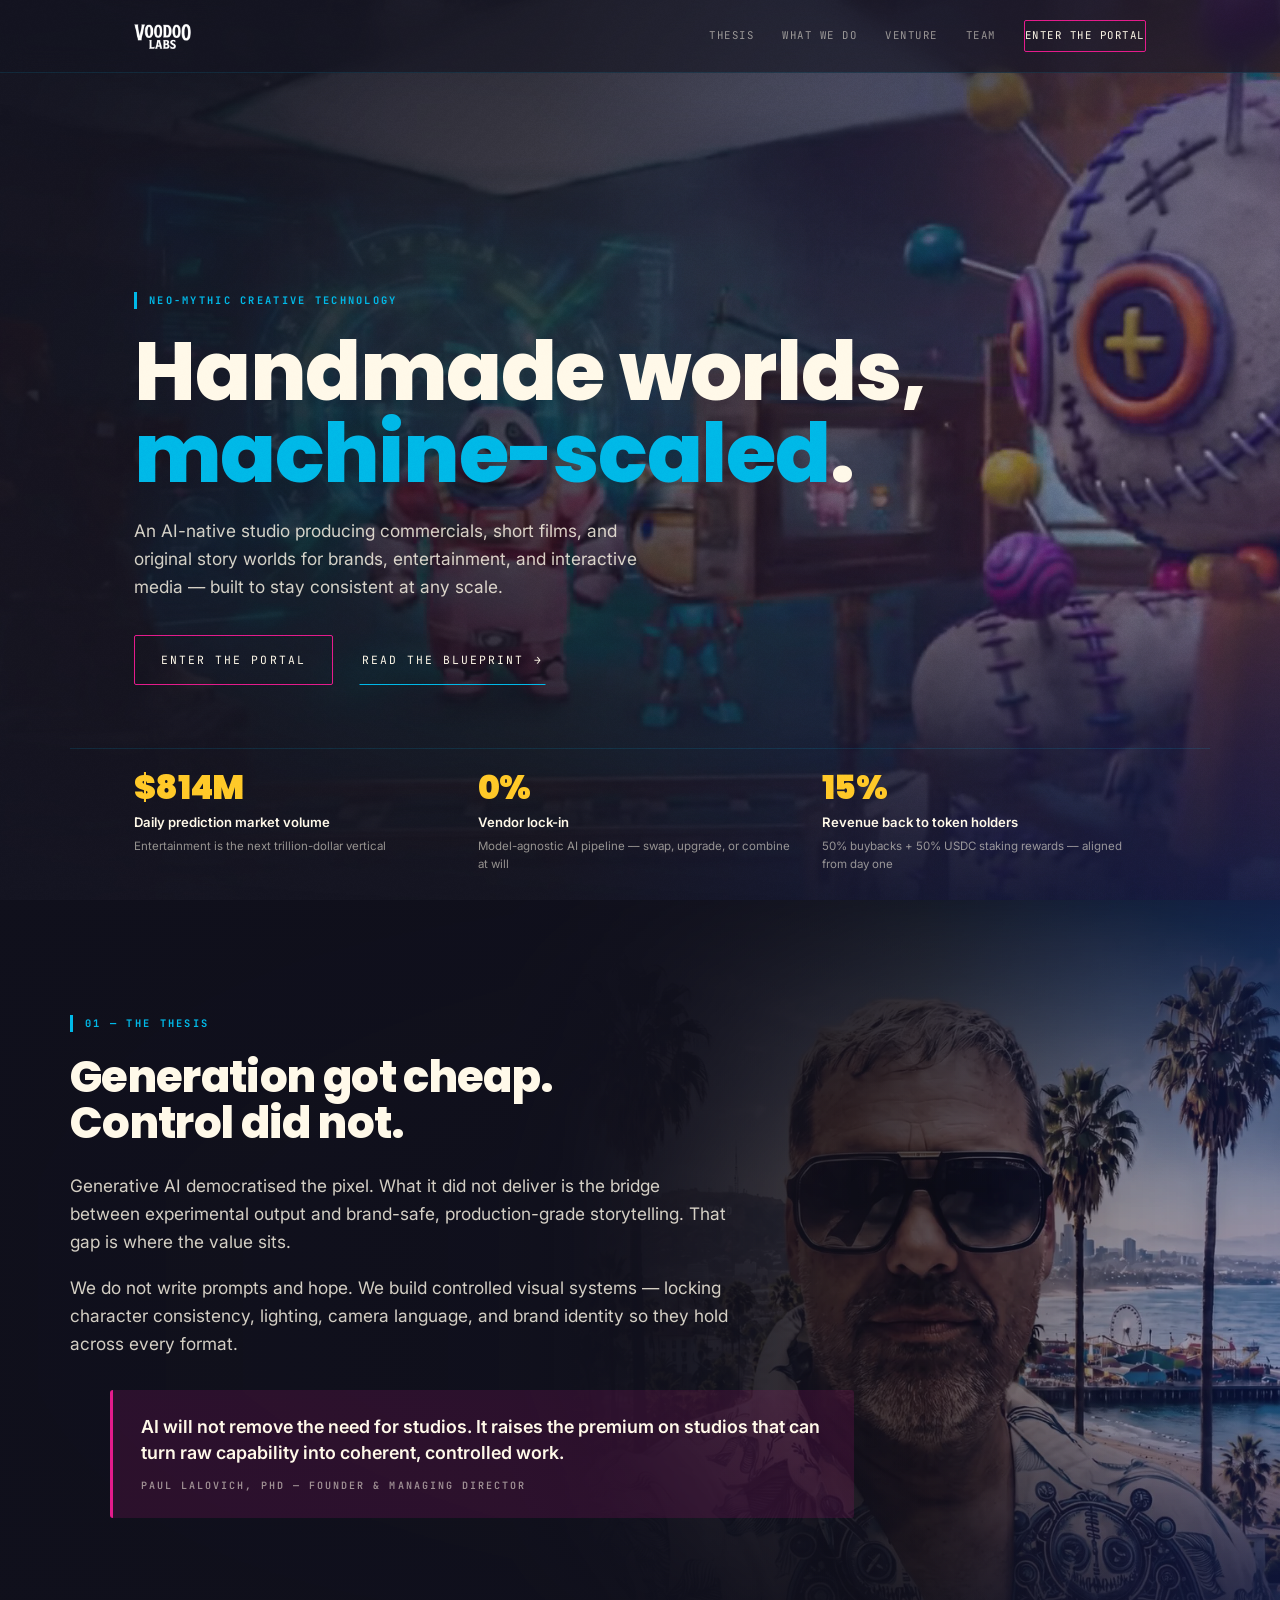
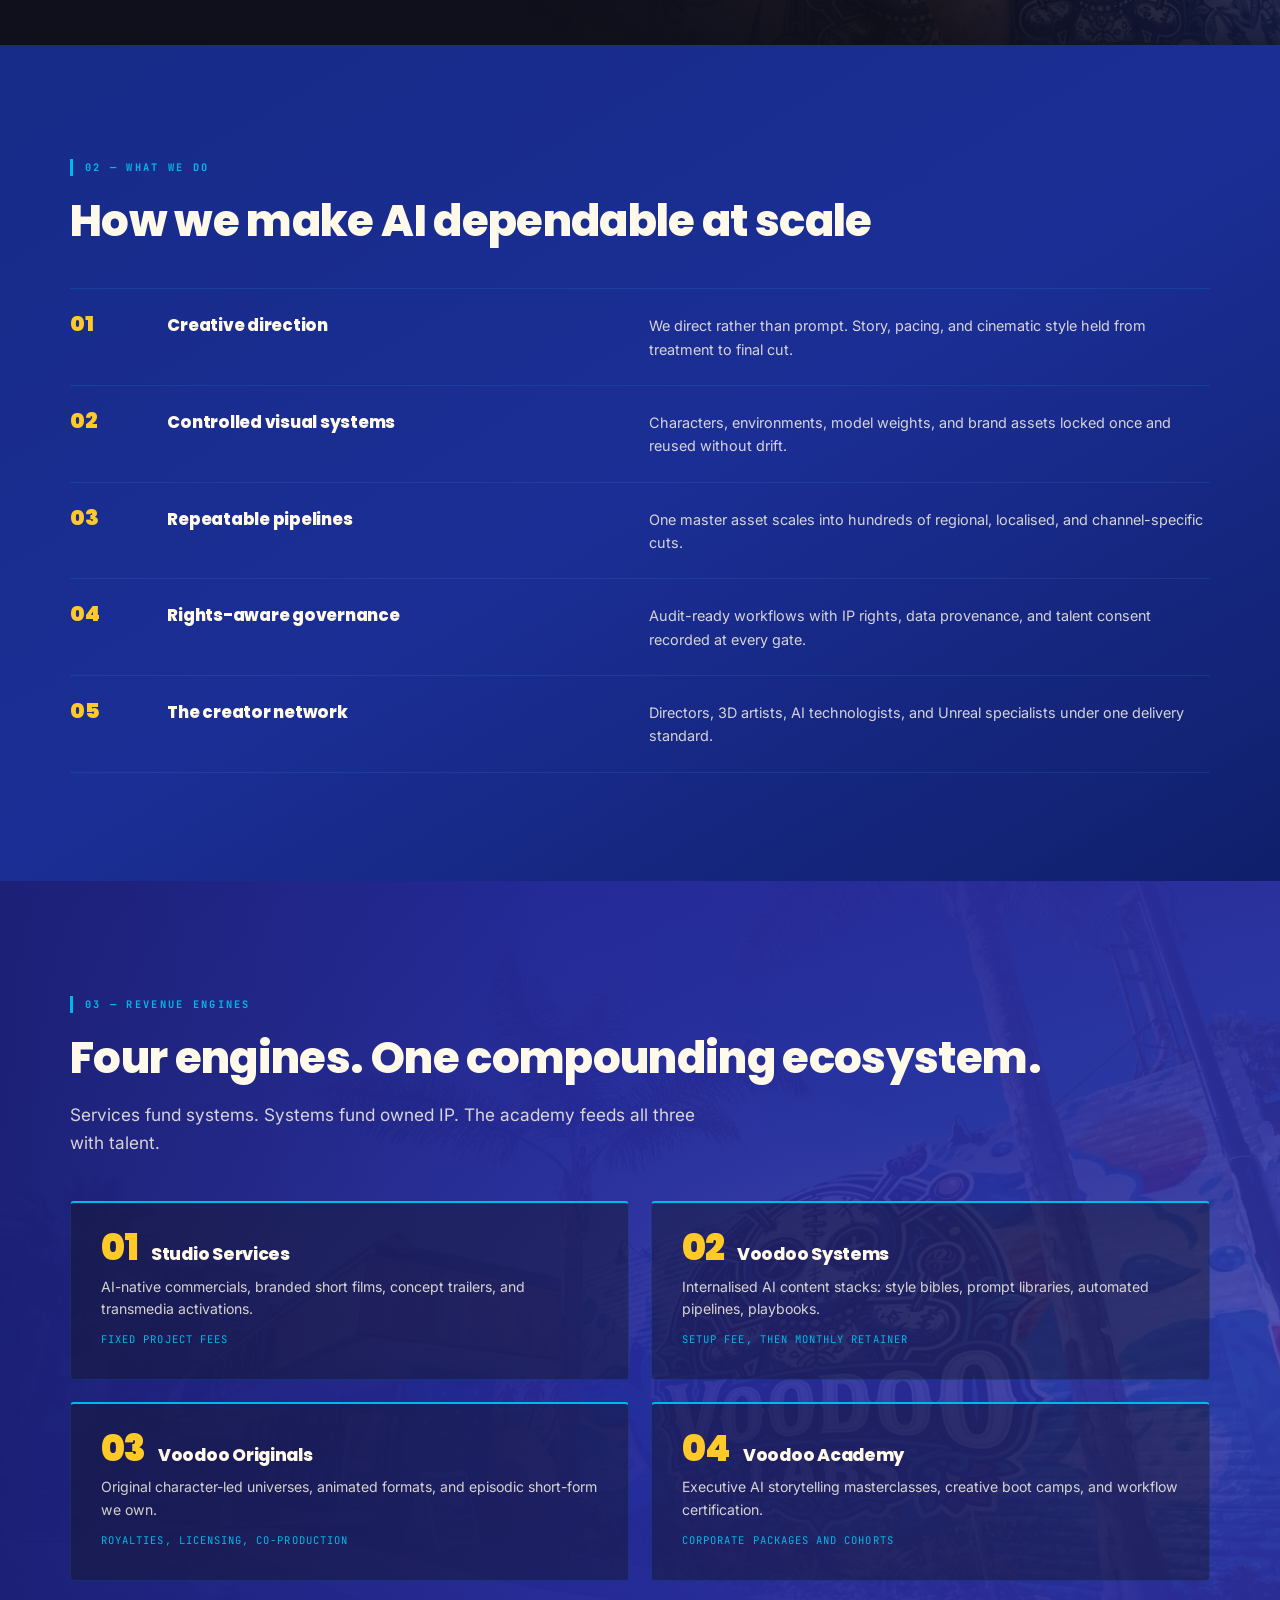
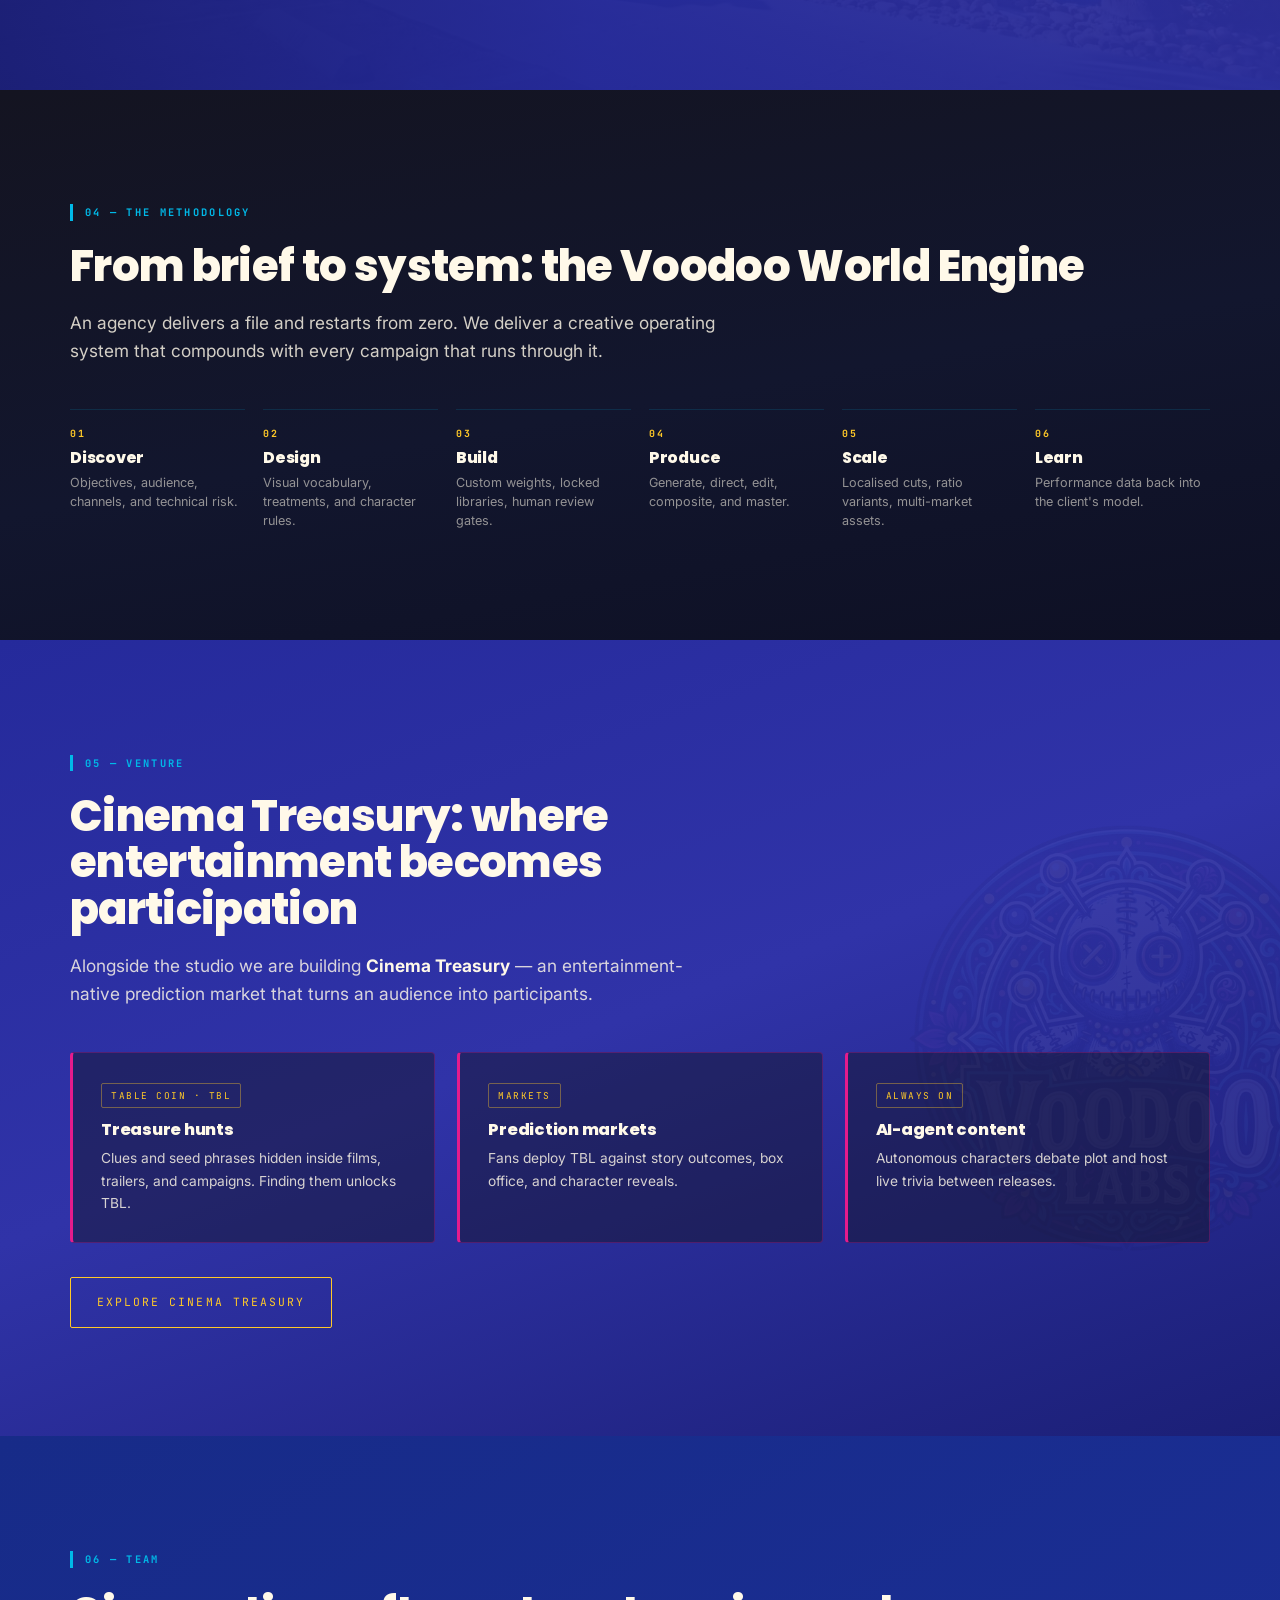
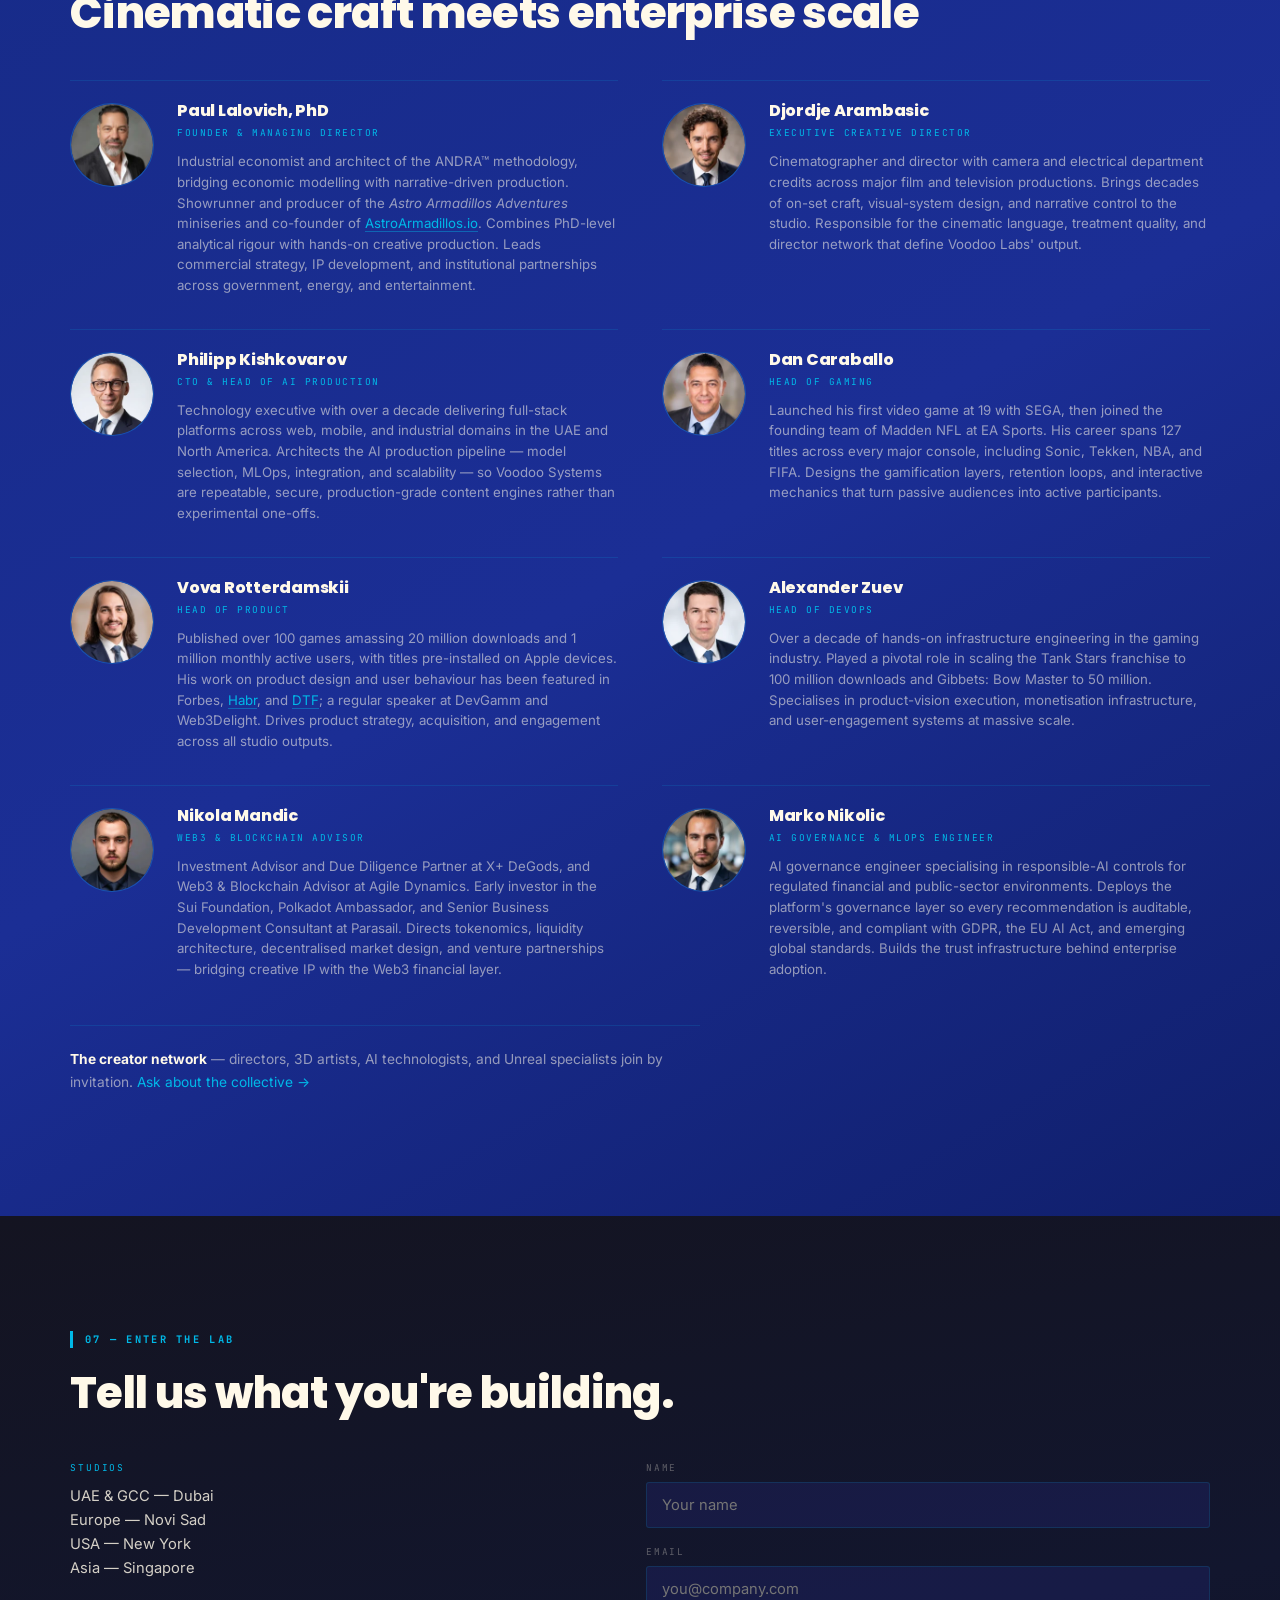
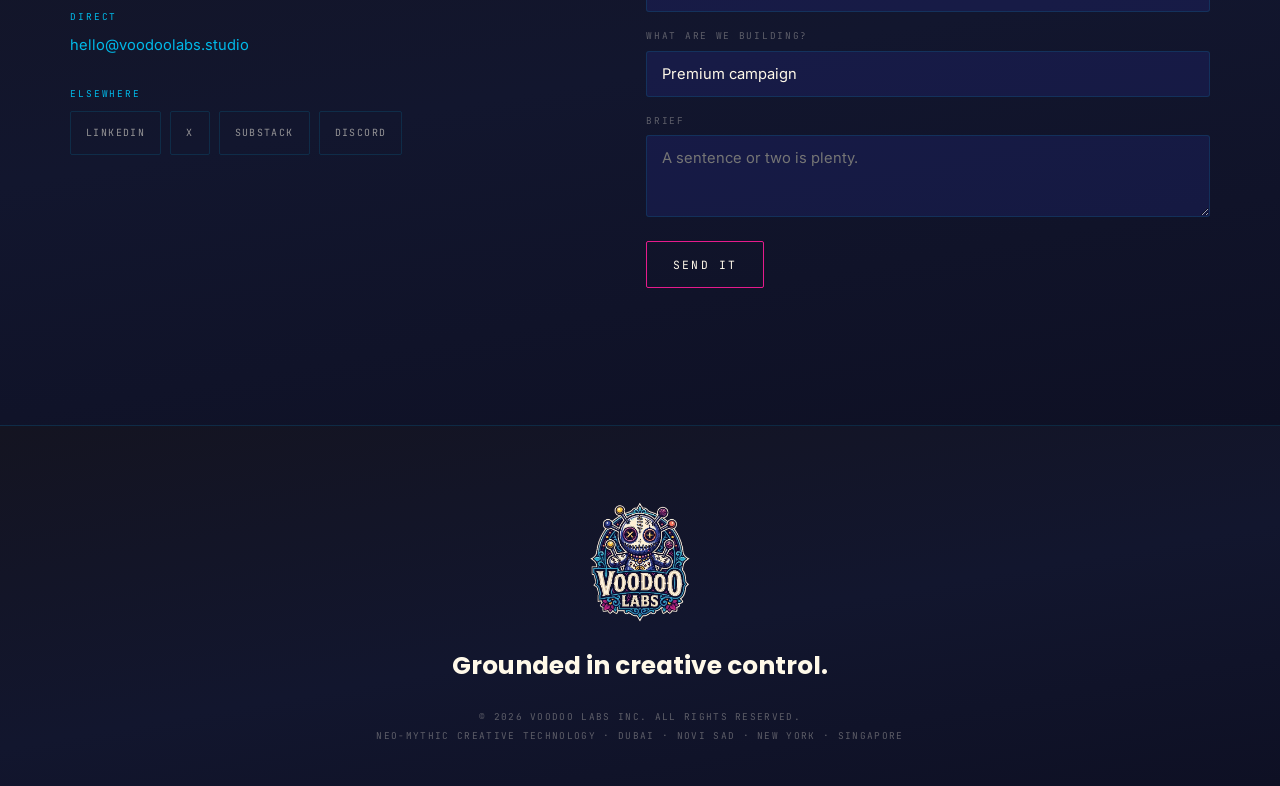
==== index.html @ f120f7cb "Initial commit: modularize voodoo-labs.html into index/style/script The site previously existed as a" ====
<!DOCTYPE html>
<html lang="en">
<head>
<meta charset="utf-8">
<meta name="viewport" content="width=device-width, initial-scale=1">
<title>Voodoo Labs — AI-Native Creative Studio | Handmade Worlds, Machine-Scaled</title>
<meta name="description" content="AI-native creative studio producing commercials, short films, and original story worlds for brands, entertainment, and interactive media — consistent at any scale.">
<link rel="canonical" href="https://voodoolabs.studio/">
<link rel="icon" href="favicon.ico" sizes="16x16 32x32 48x48">
<link rel="apple-touch-icon" href="apple-touch-icon.png">
<meta name="robots" content="index, follow, max-image-preview:large, max-snippet:-1">
<meta name="theme-color" content="#141421">
<meta name="color-scheme" content="dark">
<meta name="author" content="Voodoo Labs Inc.">

<meta property="og:type" content="website">
<meta property="og:site_name" content="Voodoo Labs">
<meta property="og:url" content="https://voodoolabs.studio/">
<meta property="og:title" content="Voodoo Labs — Handmade Worlds, Machine-Scaled">
<meta property="og:description" content="An AI-native creative studio producing commercials, short films, and original story worlds for brands, entertainment, and interactive media.">
<meta property="og:image" content="https://voodoolabs.studio/og-image.jpg">
<meta property="og:image:width" content="1200">
<meta property="og:image:height" content="630">
<meta property="og:image:alt" content="Voodoo Labs emblem — a pin-doll badge framed by folk-art linework.">
<meta property="og:locale" content="en_GB">

<meta name="twitter:card" content="summary_large_image">
<meta name="twitter:title" content="Voodoo Labs — Handmade Worlds, Machine-Scaled">
<meta name="twitter:description" content="An AI-native creative studio producing commercials, short films, and original story worlds for brands, entertainment, and interactive media.">
<meta name="twitter:image" content="https://voodoolabs.studio/og-image.jpg">

<link rel="preconnect" href="https://fonts.googleapis.com">
<link rel="preconnect" href="https://fonts.gstatic.com" crossorigin>
<link href="https://fonts.googleapis.com/css2?family=Poppins:wght@600;700;800;900&family=Inter:wght@400;500;600&family=JetBrains+Mono:wght@400;700&display=swap" rel="stylesheet">
<link rel="stylesheet" href="style.css">
<script type="application/ld+json">
{
  "@context":"https://schema.org",
  "@graph":[
    {
      "@type":["Organization","ProfessionalService"],
      "@id":"https://voodoolabs.studio/#org",
      "name":"Voodoo Labs",
      "legalName":"Voodoo Labs Inc.",
      "url":"https://voodoolabs.studio/",
      "logo":"https://voodoolabs.studio/og-image.jpg",
      "image":"https://voodoolabs.studio/og-image.jpg",
      "slogan":"Handmade worlds, machine-scaled.",
      "description":"An AI-native creative studio producing commercials, short films, and original story worlds for brands, entertainment, and interactive media.",
      "email":"hello@voodoolabs.studio",
      "areaServed":["AE","RS","US","SG"],
      "knowsAbout":["Generative AI production","AI-native advertising","Virtual production","Story world design","Transmedia IP","Prediction markets"],
      "location":[
        {"@type":"Place","name":"UAE & GCC Hub","address":{"@type":"PostalAddress","addressLocality":"Dubai","addressCountry":"AE"}},
        {"@type":"Place","name":"Europe Hub","address":{"@type":"PostalAddress","addressLocality":"Novi Sad","addressCountry":"RS"}},
        {"@type":"Place","name":"USA Hub","address":{"@type":"PostalAddress","addressLocality":"New York","addressCountry":"US"}},
        {"@type":"Place","name":"Asia Hub","address":{"@type":"PostalAddress","addressLocality":"Singapore","addressCountry":"SG"}}
      ],
      "founder":{"@type":"Person","name":"Paul Lalovich","honorificSuffix":"PhD","jobTitle":"Founder & Managing Director"},
      "employee":[
        {"@type":"Person","name":"Djordje Arambasic","jobTitle":"Executive Creative Director"},
        {"@type":"Person","name":"Philipp Kishkovarov","jobTitle":"CTO & Head of AI Production"},
        {"@type":"Person","name":"Dan Caraballo","jobTitle":"Head of Gaming"},
        {"@type":"Person","name":"Vova Rotterdamskii","jobTitle":"Head of Product"},
        {"@type":"Person","name":"Alexander Zuev","jobTitle":"Head of DevOps"},
        {"@type":"Person","name":"Nikola Mandic","jobTitle":"Web3 & Blockchain Advisor"},
        {"@type":"Person","name":"Marko Nikolic","jobTitle":"AI Governance & MLOps Engineer"}
      ],
      "hasOfferCatalog":{
        "@type":"OfferCatalog","name":"Revenue engines",
        "itemListElement":[
          {"@type":"Offer","itemOffered":{"@type":"Service","name":"Studio Services","description":"AI-native commercials, branded short films, concept trailers, and transmedia activations."}},
          {"@type":"Offer","itemOffered":{"@type":"Service","name":"Voodoo Systems","description":"Internalised AI content stacks: style bibles, prompt libraries, automated pipelines, and playbooks."}},
          {"@type":"Offer","itemOffered":{"@type":"Service","name":"Voodoo Originals","description":"Original character-led universes, animated formats, and episodic short-form."}},
          {"@type":"Offer","itemOffered":{"@type":"Service","name":"Voodoo Academy","description":"Executive AI storytelling masterclasses, creative boot camps, and workflow certification."}}
        ]
      }
    },
    {
      "@type":"WebSite",
      "@id":"https://voodoolabs.studio/#website",
      "url":"https://voodoolabs.studio/",
      "name":"Voodoo Labs",
      "publisher":{"@id":"https://voodoolabs.studio/#org"},
      "inLanguage":"en-GB"
    }
  ]
}
</script>
</head>
<body>
<a class="skip" href="#thesis">Skip to content</a>
<div class="grain"></div>

<header class="nav" id="nav">
  <div class="nav-in">
    <a href="#top" class="nav-logo" aria-label="Voodoo Labs home"><img src="assets/logo-nav.webp" alt="Voodoo Labs"></a>
    <button class="burger" id="burger" aria-label="Menu" aria-expanded="false" aria-controls="navlinks">
      <span></span><span></span><span></span>
    </button>
    <nav class="nav-links" id="navlinks">
      <a href="#thesis">Thesis</a>
      <a href="#work">What we do</a>
      <a href="#venture">Venture</a>
      <a href="#team">Team</a>
      <a href="#connect" class="nav-cta">Enter the portal</a>
    </nav>
  </div>
</header>

<!-- HERO -->
<section class="hero" id="top">
  <div class="hero-media">
    <video id="heroVid" autoplay muted loop playsinline preload="auto"
           poster="assets/hero-poster.webp" aria-label="Voodoo Labs showreel">
      <source src="voodoo-hero.webm" type="video/webm">
      <source src="voodoo-hero.mp4" type="video/mp4">
    </video>
  </div>
  <div class="hero-scrim"></div>

  <div class="hero-in">
    <div class="marker rv">Neo-Mythic Creative Technology</div>
    <h1 class="h-hero rv"><span class="sr-only">Voodoo Labs — an AI-native creative studio. </span>Handmade worlds, <span class="accent">machine-scaled</span>.</h1>
    <p class="lede rv">An AI-native studio producing commercials, short films, and original story worlds for brands, entertainment, and interactive media — built to stay consistent at any scale.</p>
    <div class="hero-cta rv">
      <a href="#connect" class="btn btn-1">Enter the portal</a>
      <a href="#thesis" class="btn btn-2">Read the blueprint →</a>
    </div>
  </div>

  <div class="hero-stats">
    <div class="rv"><div class="stat-num" data-count="814" data-prefix="$" data-suffix="M">$0M</div>
      <div class="stat-label">Daily prediction market volume</div>
      <div class="stat-note">Entertainment is the next trillion-dollar vertical</div></div>
    <div class="rv"><div class="stat-num">0%</div>
      <div class="stat-label">Vendor lock-in</div>
      <div class="stat-note">Model-agnostic AI pipeline — swap, upgrade, or combine at will</div></div>
    <div class="rv"><div class="stat-num" data-count="15" data-suffix="%">0%</div>
      <div class="stat-label">Revenue back to token holders</div>
      <div class="stat-note">50% buybacks + 50% USDC staking rewards — aligned from day one</div></div>
  </div>
</section>

<!-- THESIS -->
<section class="g-ink thesis" id="thesis">
  <div class="thesis-bg" aria-hidden="true"></div>
  <div class="thesis-scrim" aria-hidden="true"></div>
  <div class="wrap">
    <div class="marker rv">01 — The thesis</div>
    <h2 class="h-sec rv">Generation got cheap.<br>Control did not.</h2>
    <p class="lede rv" style="margin-top:26px">Generative AI democratised the pixel. What it did not deliver is the bridge between experimental output and brand-safe, production-grade storytelling. That gap is where the value sits.</p>
    <p class="lede rv">We do not write prompts and hope. We build controlled visual systems — locking character consistency, lighting, camera language, and brand identity so they hold across every format.</p>
    <blockquote class="pullquote rv" style="max-width:62ch">AI will not remove the need for studios. It raises the premium on studios that can turn raw capability into coherent, controlled work.
      <cite>Paul Lalovich, PhD — Founder &amp; Managing Director</cite></blockquote>
  </div>
</section>

<!-- WHAT WE DO -->
<section class="g-cobalt" id="work">
  <div class="wrap">
    <div class="marker rv">02 — What we do</div>
    <h2 class="h-sec rv">How we make AI dependable at scale</h2>
    <div class="caps">
      <div class="cap rv"><div class="cap-n">01</div><h3>Creative direction</h3>
        <p>We direct rather than prompt. Story, pacing, and cinematic style held from treatment to final cut.</p></div>
      <div class="cap rv"><div class="cap-n">02</div><h3>Controlled visual systems</h3>
        <p>Characters, environments, model weights, and brand assets locked once and reused without drift.</p></div>
      <div class="cap rv"><div class="cap-n">03</div><h3>Repeatable pipelines</h3>
        <p>One master asset scales into hundreds of regional, localised, and channel-specific cuts.</p></div>
      <div class="cap rv"><div class="cap-n">04</div><h3>Rights-aware governance</h3>
        <p>Audit-ready workflows with IP rights, data provenance, and talent consent recorded at every gate.</p></div>
      <div class="cap rv"><div class="cap-n">05</div><h3>The creator network</h3>
        <p>Directors, 3D artists, AI technologists, and Unreal specialists under one delivery standard.</p></div>
    </div>
  </div>
</section>

<!-- ENGINES -->
<section class="engines-sec" id="engines">
  <div class="engines-bg" aria-hidden="true"></div>
  <div class="engines-scrim" aria-hidden="true"></div>
  <div class="wrap">
    <div class="marker rv">03 — Revenue engines</div>
    <h2 class="h-sec rv">Four engines. One compounding ecosystem.</h2>
    <p class="lede rv" style="margin-top:20px">Services fund systems. Systems fund owned IP. The academy feeds all three with talent.</p>
    <div class="engines">
      <article class="eng rv"><div class="eng-head"><span class="eng-n">01</span><h3>Studio Services</h3></div>
        <p>AI-native commercials, branded short films, concept trailers, and transmedia activations.</p>
        <p class="model">Fixed project fees</p></article>
      <article class="eng rv"><div class="eng-head"><span class="eng-n">02</span><h3>Voodoo Systems</h3></div>
        <p>Internalised AI content stacks: style bibles, prompt libraries, automated pipelines, playbooks.</p>
        <p class="model">Setup fee, then monthly retainer</p></article>
      <article class="eng rv"><div class="eng-head"><span class="eng-n">03</span><h3>Voodoo Originals</h3></div>
        <p>Original character-led universes, animated formats, and episodic short-form we own.</p>
        <p class="model">Royalties, licensing, co-production</p></article>
      <article class="eng rv"><div class="eng-head"><span class="eng-n">04</span><h3>Voodoo Academy</h3></div>
        <p>Executive AI storytelling masterclasses, creative boot camps, and workflow certification.</p>
        <p class="model">Corporate packages and cohorts</p></article>
    </div>
  </div>
</section>

<!-- WORLD ENGINE -->
<section class="g-ink" id="engine">
  <div class="wrap">
    <div class="marker rv">04 — The methodology</div>
    <h2 class="h-sec rv">From brief to system: the Voodoo World Engine</h2>
    <p class="lede rv" style="margin-top:20px">An agency delivers a file and restarts from zero. We deliver a creative operating system that compounds with every campaign that runs through it.</p>
    <div class="stages">
      <div class="stage rv"><div class="stage-n">01</div><h3>Discover</h3><p>Objectives, audience, channels, and technical risk.</p></div>
      <div class="stage rv"><div class="stage-n">02</div><h3>Design</h3><p>Visual vocabulary, treatments, and character rules.</p></div>
      <div class="stage rv"><div class="stage-n">03</div><h3>Build</h3><p>Custom weights, locked libraries, human review gates.</p></div>
      <div class="stage rv"><div class="stage-n">04</div><h3>Produce</h3><p>Generate, direct, edit, composite, and master.</p></div>
      <div class="stage rv"><div class="stage-n">05</div><h3>Scale</h3><p>Localised cuts, ratio variants, multi-market assets.</p></div>
      <div class="stage rv"><div class="stage-n">06</div><h3>Learn</h3><p>Performance data back into the client's model.</p></div>
    </div>
  </div>
</section>

<!-- VENTURE -->
<section class="g-indigo" id="venture">
  <img class="venture-mark" src="assets/venture-mark.webp" alt="" aria-hidden="true">
  <div class="wrap">
    <div class="marker rv">05 — Venture</div>
    <h2 class="h-sec rv" style="max-width:20ch">Cinema Treasury: where entertainment becomes participation</h2>
    <p class="lede rv" style="margin-top:20px">Alongside the studio we are building <strong style="color:var(--ivory)">Cinema Treasury</strong> — an entertainment-native prediction market that turns an audience into participants.</p>
    <div class="loop">
      <article class="loop-card rv"><span class="token">Table Coin · TBL</span>
        <h3>Treasure hunts</h3>
        <p>Clues and seed phrases hidden inside films, trailers, and campaigns. Finding them unlocks TBL.</p></article>
      <article class="loop-card rv"><span class="token">Markets</span>
        <h3>Prediction markets</h3>
        <p>Fans deploy TBL against story outcomes, box office, and character reveals.</p></article>
      <article class="loop-card rv"><span class="token">Always on</span>
        <h3>AI-agent content</h3>
        <p>Autonomous characters debate plot and host live trivia between releases.</p></article>
    </div>
    <div class="hero-cta rv" style="margin-bottom:0"><a href="#connect" class="btn btn-3">Explore Cinema Treasury</a></div>
  </div>
</section>

<!-- TEAM -->
<section class="g-cobalt" id="team">
  <div class="wrap">
    <div class="marker rv">06 — Team</div>
    <h2 class="h-sec rv">Cinematic craft meets enterprise scale</h2>
    <div class="team">
      <article class="person rv">
        <img class="person-photo" loading="lazy" decoding="async" width="176" height="176" src="assets/team/paul-lalovich.webp" alt="Paul Lalovich, PhD">
        <div><h3>Paul Lalovich, PhD</h3><div class="role">Founder &amp; Managing Director</div><p>Industrial economist and architect of the ANDRA™ methodology, bridging economic modelling with narrative-driven production. Showrunner and producer of the <em>Astro Armadillos Adventures</em> miniseries and co-founder of <a href="https://AstroArmadillos.io">AstroArmadillos.io</a>. Combines PhD-level analytical rigour with hands-on creative production. Leads commercial strategy, IP development, and institutional partnerships across government, energy, and entertainment.</p></div>
      </article>
      <article class="person rv">
        <img class="person-photo" loading="lazy" decoding="async" width="176" height="176" src="assets/team/djordje-arambasic.webp" alt="Djordje Arambasic">
        <div><h3>Djordje Arambasic</h3><div class="role">Executive Creative Director</div><p>Cinematographer and director with camera and electrical department credits across major film and television productions. Brings decades of on-set craft, visual-system design, and narrative control to the studio. Responsible for the cinematic language, treatment quality, and director network that define Voodoo Labs' output.</p></div>
      </article>
      <article class="person rv">
        <img class="person-photo" loading="lazy" decoding="async" width="176" height="176" src="assets/team/philipp-kishkovarov.webp" alt="Philipp Kishkovarov">
        <div><h3>Philipp Kishkovarov</h3><div class="role">CTO &amp; Head of AI Production</div><p>Technology executive with over a decade delivering full-stack platforms across web, mobile, and industrial domains in the UAE and North America. Architects the AI production pipeline — model selection, MLOps, integration, and scalability — so Voodoo Systems are repeatable, secure, production-grade content engines rather than experimental one-offs.</p></div>
      </article>
      <article class="person rv">
        <img class="person-photo" loading="lazy" decoding="async" width="176" height="176" src="assets/team/dan-caraballo.webp" alt="Dan Caraballo">
        <div><h3>Dan Caraballo</h3><div class="role">Head of Gaming</div><p>Launched his first video game at 19 with SEGA, then joined the founding team of Madden NFL at EA Sports. His career spans 127 titles across every major console, including Sonic, Tekken, NBA, and FIFA. Designs the gamification layers, retention loops, and interactive mechanics that turn passive audiences into active participants.</p></div>
      </article>
      <article class="person rv">
        <img class="person-photo" loading="lazy" decoding="async" width="176" height="176" src="assets/team/vova-rotterdamskii.webp" alt="Vova Rotterdamskii">
        <div><h3>Vova Rotterdamskii</h3><div class="role">Head of Product</div><p>Published over 100 games amassing 20 million downloads and 1 million monthly active users, with titles pre-installed on Apple devices. His work on product design and user behaviour has been featured in Forbes, <a href="https://Habr.com">Habr</a>, and <a href="https://DTF.ru">DTF</a>; a regular speaker at DevGamm and Web3Delight. Drives product strategy, acquisition, and engagement across all studio outputs.</p></div>
      </article>
      <article class="person rv">
        <img class="person-photo" loading="lazy" decoding="async" width="176" height="176" src="assets/team/alexander-zuev.webp" alt="Alexander Zuev">
        <div><h3>Alexander Zuev</h3><div class="role">Head of DevOps</div><p>Over a decade of hands-on infrastructure engineering in the gaming industry. Played a pivotal role in scaling the Tank Stars franchise to 100 million downloads and Gibbets: Bow Master to 50 million. Specialises in product-vision execution, monetisation infrastructure, and user-engagement systems at massive scale.</p></div>
      </article>
      <article class="person rv">
        <img class="person-photo" loading="lazy" decoding="async" width="176" height="176" src="assets/team/nikola-mandic.webp" alt="Nikola Mandic">
        <div><h3>Nikola Mandic</h3><div class="role">Web3 &amp; Blockchain Advisor</div><p>Investment Advisor and Due Diligence Partner at X+ DeGods, and Web3 &amp; Blockchain Advisor at Agile Dynamics. Early investor in the Sui Foundation, Polkadot Ambassador, and Senior Business Development Consultant at Parasail. Directs tokenomics, liquidity architecture, decentralised market design, and venture partnerships — bridging creative IP with the Web3 financial layer.</p></div>
      </article>
      <article class="person rv">
        <img class="person-photo" loading="lazy" decoding="async" width="176" height="176" src="assets/team/marko-nikolic.webp" alt="Marko Nikolic">
        <div><h3>Marko Nikolic</h3><div class="role">AI Governance &amp; MLOps Engineer</div><p>AI governance engineer specialising in responsible-AI controls for regulated financial and public-sector environments. Deploys the platform's governance layer so every recommendation is auditable, reversible, and compliant with GDPR, the EU AI Act, and emerging global standards. Builds the trust infrastructure behind enterprise adoption.</p></div>
      </article>
    </div>
    <p class="collective rv"><strong style="color:var(--ivory)">The creator network</strong> — directors, 3D artists, AI technologists, and Unreal specialists join by invitation. <a href="#connect">Ask about the collective →</a></p>
    </div>
  </div>
</section>

<!-- CONNECT -->
<section class="g-ink" id="connect">
  <div class="wrap">
    <div class="marker rv">07 — Enter the lab</div>
    <h2 class="h-sec rv">Tell us what you're building.</h2>
    <div class="contact-grid">
      <div class="rv">
        <div class="meta-block"><div class="meta-h">Studios</div>
          <p>UAE &amp; GCC — Dubai<br>Europe — Novi Sad<br>USA — New York<br>Asia — Singapore</p></div>
        <div class="meta-block"><div class="meta-h">Direct</div>
          <p><a href="mailto:hello@voodoolabs.studio">hello@voodoolabs.studio</a></p></div>
        <div class="meta-block"><div class="meta-h">Elsewhere</div>
          <div class="socials"><a href="#connect">LinkedIn</a><a href="#connect">X</a>
            <a href="#connect">Substack</a><a href="#connect">Discord</a></div></div>
      </div>
      <div class="rv">
        <div class="field"><label for="f-name">Name</label><input id="f-name" type="text" autocomplete="name" placeholder="Your name"></div>
        <div class="field"><label for="f-email">Email</label><input id="f-email" type="email" autocomplete="email" placeholder="you@company.com"></div>
        <div class="field"><label for="f-what">What are we building?</label>
          <select id="f-what">
            <option>Premium campaign</option><option>Custom AI production system</option>
            <option>Talent training</option><option>Venture investment</option><option>Something else</option>
          </select></div>
        <div class="field"><label for="f-msg">Brief</label><textarea id="f-msg" rows="3" placeholder="A sentence or two is plenty."></textarea></div>
        <button class="btn btn-1" id="send" type="button">Send it</button>
        <div class="formnote" id="formnote" role="status" aria-live="polite"></div>
      </div>
    </div>
  </div>
</section>

<footer class="foot g-ink">
  <img src="assets/logo-footer.webp" alt="Voodoo Labs">
  <div class="foot-line">Grounded in creative control.</div>
  <div class="foot-legal">© 2026 Voodoo Labs Inc. All rights reserved.<br>
    Neo-Mythic Creative Technology · Dubai · Novi Sad · New York · Singapore</div>
</footer>

<button class="totop" id="totop" type="button" aria-label="Back to top">
  <svg viewBox="0 0 24 24" fill="none" stroke="currentColor" stroke-width="2"
       stroke-linecap="round" stroke-linejoin="round" aria-hidden="true">
    <path d="M12 19V5M5 12l7-7 7 7"/>
  </svg>
</button>

<script src="script.js" defer></script>
</body>
</html>
---- style.css ----
:root{
  --ink:#141421; --cobalt:#172B88; --indigo:#3033A8; --ivory:#FFF9E9;
  --turquoise:#00B9E8; --fuchsia:#E51B8C; --gold:#FFC928; --coral:#FF6C45;
  --body:rgba(255,249,233,.82); --muted:rgba(255,249,233,.55); --faint:rgba(255,249,233,.32);
  --line:rgba(0,185,232,.28); --line-soft:rgba(0,185,232,.14);
  --f-head:'Poppins','Arial Black',system-ui,sans-serif;
  --f-body:'Inter',Helvetica,Arial,sans-serif;
  --f-mono:'JetBrains Mono',ui-monospace,Menlo,monospace;
  --gut:clamp(22px,5vw,76px); --maxw:1140px;
}
*,*::before,*::after{box-sizing:border-box}
html{scroll-behavior:smooth;-webkit-text-size-adjust:100%;scroll-padding-top:78px}
body{margin:0;background:var(--ink);color:var(--body);font-family:var(--f-body);
  font-size:clamp(16px,1.05vw,16.5px);line-height:1.62;-webkit-font-smoothing:antialiased;
  overflow-x:hidden;overflow-wrap:break-word;-webkit-tap-highlight-color:rgba(0,185,232,.18)}
img,video{max-width:100%;display:block}
a{color:var(--turquoise);text-decoration:none}
::selection{background:var(--fuchsia);color:var(--ivory)}
.sr-only{position:absolute;width:1px;height:1px;padding:0;margin:-1px;overflow:hidden;
  clip:rect(0,0,0,0);white-space:nowrap;border:0}
.skip{position:absolute;left:-9999px;top:0;z-index:200;background:var(--fuchsia);color:var(--ivory);
  padding:12px 18px;font-family:var(--f-mono);font-size:.7rem;letter-spacing:.14em;text-transform:uppercase}
.skip:focus{left:8px;top:8px}
:focus-visible{outline:2px solid var(--turquoise);outline-offset:3px}

.grain{position:fixed;inset:0;z-index:120;pointer-events:none;opacity:.45;
  background-image:url(assets/grain.png);background-repeat:repeat;mix-blend-mode:overlay}

h1,h2,h3{font-family:var(--f-head);color:var(--ivory);margin:0;font-weight:800;
  letter-spacing:-.015em;line-height:1.06}
.h-hero{font-size:clamp(2.5rem,6.4vw,5.4rem);line-height:1}
.h-sec{font-size:clamp(1.7rem,3.4vw,2.9rem)}
p{margin:0 0 1.05em}
.lede{font-size:clamp(1rem,1.35vw,1.16rem);max-width:60ch}
.marker{display:inline-block;border-left:3px solid var(--turquoise);padding-left:12px;
  color:var(--turquoise);font-family:var(--f-mono);font-size:.65rem;font-weight:700;
  letter-spacing:.22em;text-transform:uppercase;margin-bottom:22px}

section{position:relative;overflow:hidden;padding:clamp(72px,8.5vw,128px) var(--gut)}
.wrap{max-width:var(--maxw);margin:0 auto;position:relative;z-index:3}
.g-cobalt{background:linear-gradient(150deg,#172B88 0%,#1B2E95 52%,#101F6B 100%)}
.g-indigo{background:linear-gradient(160deg,#252A9B 0%,#3033A8 48%,#1B1F76 100%)}
.g-ink{background:linear-gradient(170deg,#141421 0%,#12162E 55%,#0E1024 100%)}

/* ---------- nav ---------- */
.nav{position:fixed;inset:0 0 auto 0;z-index:100;background:rgba(20,20,33,.62);
  backdrop-filter:blur(14px);-webkit-backdrop-filter:blur(14px);
  border-bottom:1px solid rgba(0,185,232,.12);transition:background .35s}
.nav.solid{background:rgba(20,20,33,.94)}
.nav-in{max-width:var(--maxw);margin:0 auto;padding:14px var(--gut);display:flex;
  align-items:center;gap:20px}
.nav-logo{display:flex;align-items:center;min-height:44px;flex:0 0 auto}
.nav-logo img{height:25px;width:auto}
.nav-links{display:flex;gap:28px;margin-left:auto;align-items:center}
.nav-links a{font-family:var(--f-mono);font-size:.67rem;letter-spacing:.14em;
  text-transform:uppercase;color:var(--muted);padding:6px 0;transition:color .25s}
.nav-links a:hover{color:var(--ivory)}
.nav-cta{color:var(--ivory)!important;border:1px solid var(--fuchsia);padding:9px 16px;
  border-radius:2px;transition:background .28s}
.nav-cta:hover{background:var(--fuchsia)}
.burger{display:none;margin-left:auto;background:none;border:0;cursor:pointer;padding:8px;width:40px}
.burger span{display:block;height:1.5px;background:var(--ivory);margin:5px 0;transition:.3s}
.burger.on span:nth-child(1){transform:translateY(6.5px) rotate(45deg)}
.burger.on span:nth-child(2){opacity:0}
.burger.on span:nth-child(3){transform:translateY(-6.5px) rotate(-45deg)}

/* ---------- video hero ---------- */
.hero{min-height:100svh;display:flex;flex-direction:column;justify-content:flex-end;
  padding:0;overflow:hidden;background:var(--ink)}
.hero-media{position:absolute;inset:0;z-index:0}
.hero-media video,.hero-media img{width:100%;height:100%;object-fit:cover}
.hero-scrim{position:absolute;inset:0;z-index:1;background:
  linear-gradient(90deg,rgba(20,20,33,.92) 0%,rgba(20,20,33,.74) 42%,rgba(23,43,136,.34) 100%),
  linear-gradient(0deg,rgba(20,20,33,.94) 0%,rgba(20,20,33,.10) 46%,rgba(20,20,33,.55) 100%)}
.hero-in{position:relative;z-index:3;width:100%;max-width:var(--maxw);margin:0 auto;
  padding:clamp(120px,16vh,180px) var(--gut) 0}
.hero .lede{margin-top:22px;max-width:46ch}
.hero h1 .accent{color:var(--turquoise)}
.hero-cta{display:flex;flex-wrap:wrap;gap:14px 26px;align-items:center;margin:34px 0 clamp(48px,7vh,76px)}
.btn{display:inline-flex;align-items:center;justify-content:center;gap:10px;
  font-family:var(--f-mono);font-size:.71rem;letter-spacing:.18em;text-transform:uppercase;
  padding:15px 26px;border-radius:2px;cursor:pointer;border:1px solid transparent;
  background:none;transition:all .3s ease}
.btn-1{border-color:var(--fuchsia);color:var(--ivory)}
.btn-1:hover{background:var(--fuchsia);box-shadow:0 0 28px rgba(229,27,140,.45);transform:translateY(-2px)}
.btn-2{color:var(--ivory);border-bottom:1px solid var(--turquoise);border-radius:0;padding:15px 2px}
.btn-2:hover{color:var(--turquoise);gap:16px}
.btn-3{border-color:var(--gold);color:var(--gold)}
.btn-3:hover{background:var(--gold);color:var(--ink);transform:translateY(-2px)}

.hero-stats{position:relative;z-index:3;width:100%;max-width:var(--maxw);margin:0 auto;
  padding:22px var(--gut) 26px;border-top:1px solid var(--line-soft);
  display:grid;grid-template-columns:repeat(3,1fr);gap:20px}
.stat-num{font-family:var(--f-head);font-weight:900;color:var(--gold);
  font-size:clamp(1.6rem,2.6vw,2.3rem);line-height:1;letter-spacing:-.02em}
.stat-label{color:var(--ivory);font-size:.82rem;font-weight:600;margin-top:8px}
.stat-note{color:var(--muted);font-size:.72rem;margin-top:3px}

/* ---------- shared blocks ---------- */
.pullquote{border-left:3px solid var(--fuchsia);background:rgba(157,23,111,.20);
  padding:24px 28px;border-radius:3px;color:var(--ivory);
  font-size:clamp(1.02rem,1.4vw,1.22rem);font-weight:600;line-height:1.48;margin-top:32px}
.pullquote cite{display:block;margin-top:12px;font-style:normal;font-family:var(--f-mono);
  font-size:.63rem;letter-spacing:.2em;text-transform:uppercase;color:var(--muted)}

/* thesis — founder panel, right-weighted and blended into the ground */
.thesis{background:var(--ink)}
.thesis-bg{position:absolute;top:0;right:0;bottom:0;z-index:0;width:min(58%,720px);
  background:url(assets/thesis-bg.webp) top right/cover no-repeat;
  filter:saturate(.62) contrast(1.06);opacity:.85;
  -webkit-mask-image:linear-gradient(90deg,transparent 0%,rgba(0,0,0,.45) 34%,#000 78%);
  mask-image:linear-gradient(90deg,transparent 0%,rgba(0,0,0,.45) 34%,#000 78%)}
.thesis-scrim{position:absolute;inset:0;z-index:1;background:
  linear-gradient(90deg,rgba(16,16,28,.98) 0%,rgba(16,16,28,.90) 40%,rgba(16,16,28,.42) 72%,rgba(23,43,136,.30) 100%),
  linear-gradient(0deg,rgba(16,16,28,.82) 0%,transparent 34%,transparent 62%,rgba(16,16,28,.78) 100%)}

/* engines — mural ground */
.engines-sec{background:var(--indigo)}
.engines-bg{position:absolute;inset:0;z-index:0;background:url(assets/engines-bg.webp) center/cover no-repeat;
  filter:saturate(.8)}
.engines-scrim{position:absolute;inset:0;z-index:1;background:
  linear-gradient(90deg,rgba(27,31,118,.97) 0%,rgba(37,42,155,.90) 46%,rgba(48,51,168,.72) 100%),
  linear-gradient(0deg,rgba(27,31,118,.88) 0%,rgba(37,42,155,.34) 48%,rgba(27,31,118,.86) 100%)}

/* capabilities — plain numbered list */
.caps{margin-top:clamp(28px,4vw,44px);border-top:1px solid var(--line-soft)}
.cap{display:grid;grid-template-columns:64px 1fr 1.25fr;gap:clamp(16px,2.6vw,40px);
  align-items:baseline;padding:24px 0;border-bottom:1px solid var(--line-soft);
  transition:border-color .3s}
.cap:hover{border-bottom-color:var(--line)}
.cap-n{font-family:var(--f-head);font-weight:900;color:var(--gold);font-size:1.35rem;line-height:1}
.cap h3{font-size:clamp(1rem,1.3vw,1.16rem)}
.cap p{margin:0;font-size:.9rem;color:var(--body)}

/* engines */
.engines{display:grid;grid-template-columns:1fr 1fr;gap:clamp(14px,2vw,22px);
  margin-top:clamp(28px,4vw,44px)}
.eng{background:rgba(20,20,33,.42);border:1px solid var(--line-soft);
  border-top:2px solid var(--turquoise);border-radius:4px;padding:clamp(22px,2.4vw,30px);
  transition:transform .35s cubic-bezier(.2,.7,.3,1),border-color .35s}
.eng:hover{transform:translateY(-4px);border-color:var(--line);border-top-color:var(--gold)}
.eng-head{display:flex;align-items:baseline;gap:13px;margin-bottom:12px}
.eng-n{font-family:var(--f-head);font-weight:900;color:var(--gold);
  font-size:clamp(1.9rem,2.8vw,2.4rem);line-height:.85;letter-spacing:-.03em}
.eng h3{font-size:clamp(1.02rem,1.35vw,1.2rem)}
.eng p{margin:0 0 .7em;font-size:.88rem}
.eng .model{margin:0;font-family:var(--f-mono);font-size:.66rem;letter-spacing:.1em;
  color:var(--turquoise);text-transform:uppercase;line-height:1.7}

/* stages */
.stages{display:grid;grid-template-columns:repeat(6,1fr);gap:clamp(10px,1.4vw,20px);
  margin-top:clamp(28px,4vw,44px)}
.stage{border-top:1px solid var(--line-soft);padding-top:16px;transition:border-color .3s}
.stage:hover{border-top-color:var(--gold)}
.stage-n{font-family:var(--f-mono);font-size:.62rem;letter-spacing:.2em;color:var(--gold);font-weight:700}
.stage h3{font-size:.98rem;margin:8px 0 7px}
.stage p{font-size:.79rem;margin:0;color:var(--muted);line-height:1.5}

/* venture */
.venture-mark{position:absolute;right:-5%;top:50%;transform:translateY(-50%);
  width:clamp(280px,34vw,460px);opacity:.05;pointer-events:none;z-index:1}
.loop{display:grid;grid-template-columns:repeat(3,1fr);gap:clamp(14px,2vw,22px);
  margin-top:clamp(28px,4vw,44px)}
.loop-card{background:rgba(20,20,33,.46);border:1px solid rgba(229,27,140,.26);
  border-left:3px solid var(--fuchsia);border-radius:4px;padding:clamp(20px,2.2vw,28px);
  transition:transform .35s cubic-bezier(.2,.7,.3,1)}
.loop-card:hover{transform:translateY(-4px)}
.loop-card h3{font-size:1.02rem;margin:0 0 9px}
.loop-card p{font-size:.86rem;margin:0}
.token{font-family:var(--f-mono);font-size:.59rem;letter-spacing:.16em;text-transform:uppercase;
  color:var(--gold);border:1px solid rgba(255,201,40,.38);padding:4px 9px;border-radius:2px;
  display:inline-block;margin-bottom:13px}

/* team */
.team{display:grid;grid-template-columns:1fr 1fr;gap:clamp(20px,2.6vw,36px) clamp(24px,3.4vw,52px);
  margin-top:clamp(28px,4vw,44px)}
.person{display:grid;grid-template-columns:84px 1fr;gap:clamp(16px,1.8vw,24px);
  border-top:1px solid var(--line-soft);padding-top:22px;transition:border-color .3s}
.person:hover{border-top-color:var(--gold)}
.person-photo{width:84px;height:84px;border-radius:50%;object-fit:cover;
  border:1px solid var(--line);background:rgba(48,51,168,.3)}
.person h3{font-size:1rem;margin:0 0 5px}
.person .role{font-family:var(--f-mono);font-size:.59rem;letter-spacing:.16em;
  text-transform:uppercase;color:var(--turquoise);margin-bottom:11px}
.person p{font-size:.83rem;margin:0;color:var(--muted);line-height:1.55}
.person p a{border-bottom:1px solid rgba(0,185,232,.4)}
.collective{margin-top:clamp(30px,4vw,46px);padding-top:22px;
  border-top:1px solid var(--line-soft);font-size:.86rem;color:var(--muted);max-width:70ch}

/* contact */
.contact-grid{display:grid;grid-template-columns:1fr 1.1fr;gap:clamp(28px,5vw,72px);
  align-items:start;margin-top:clamp(28px,4vw,44px)}
.field{margin-bottom:16px}
.field label{display:block;font-family:var(--f-mono);font-size:.59rem;letter-spacing:.18em;
  text-transform:uppercase;color:var(--faint);margin-bottom:7px}
.field input,.field select,.field textarea{width:100%;background:rgba(48,51,168,.20);
  border:1px solid var(--line-soft);border-radius:3px;padding:13px 15px;color:var(--ivory);
  font-family:var(--f-body);font-size:.92rem;transition:border-color .3s,background .3s}
.field input:focus,.field select:focus,.field textarea:focus{outline:none;
  border-color:var(--turquoise);background:rgba(48,51,168,.34)}
.field select{appearance:none;cursor:pointer}
.field select option{background:var(--ink);color:var(--ivory)}
.formnote{font-size:.78rem;color:var(--gold);margin-top:13px;min-height:1.2em}
.meta-h{font-family:var(--f-mono);font-size:.59rem;letter-spacing:.2em;text-transform:uppercase;
  color:var(--turquoise);margin-bottom:10px}
.meta-block{margin-bottom:28px}
.meta-block p{margin:0;font-size:.92rem}
.socials{display:flex;flex-wrap:wrap;gap:9px}
.socials a{font-family:var(--f-mono);font-size:.62rem;letter-spacing:.14em;text-transform:uppercase;
  border:1px solid var(--line-soft);padding:0 15px;min-height:44px;display:inline-flex;align-items:center;
  border-radius:2px;color:var(--muted);transition:.3s}
.socials a:hover{border-color:var(--turquoise);color:var(--ivory)}

/* footer */
.foot{padding:clamp(48px,6vw,76px) var(--gut) 40px;text-align:center;
  border-top:1px solid var(--line-soft)}
.foot img{height:clamp(88px,10vw,120px);width:auto;margin:0 auto 24px}
.foot-line{font-family:var(--f-head);font-size:clamp(1.1rem,2vw,1.55rem);color:var(--ivory);
  font-weight:700;margin-bottom:22px}
.foot-legal{font-family:var(--f-mono);font-size:.59rem;letter-spacing:.14em;
  text-transform:uppercase;color:var(--faint);line-height:2}

/* back to top */
.totop{position:fixed;right:max(18px,env(safe-area-inset-right));
  bottom:max(18px,env(safe-area-inset-bottom));z-index:110;
  width:48px;height:48px;display:grid;place-items:center;border-radius:50%;
  background:rgba(20,20,33,.82);backdrop-filter:blur(10px);-webkit-backdrop-filter:blur(10px);
  border:1px solid var(--line);color:var(--turquoise);cursor:pointer;
  opacity:0;visibility:hidden;transform:translateY(12px);
  transition:opacity .3s,transform .3s,visibility .3s,background .3s,border-color .3s}
.totop.show{opacity:1;visibility:visible;transform:none}
.totop:hover{background:var(--fuchsia);border-color:var(--fuchsia);color:var(--ivory)}
.totop svg{width:18px;height:18px}

/* motion */
.js .rv{opacity:0;transform:translateY(22px)}
.rv{transition:opacity .7s cubic-bezier(.2,.7,.3,1),transform .7s cubic-bezier(.2,.7,.3,1)}
.js .rv.in{opacity:1;transform:none}

@media(max-width:1000px){
  .contact-grid{grid-template-columns:1fr}
  .team{grid-template-columns:1fr}
  .stages{grid-template-columns:repeat(3,1fr);gap:22px}
}
@media(max-width:900px){
  .nav-links{position:fixed;inset:59px 0 auto 0;flex-direction:column;gap:0;align-items:stretch;
    background:rgba(20,20,33,.97);backdrop-filter:blur(16px);padding:10px var(--gut) 24px;
    border-bottom:1px solid var(--line-soft);transform:translateY(-125%);
    transition:transform .4s cubic-bezier(.2,.7,.3,1)}
  .nav-links.open{transform:none}
  .nav-links{max-height:calc(100svh - 59px);overflow-y:auto}
  .nav-links a{padding:17px 0;border-bottom:1px solid rgba(0,185,232,.10);font-size:.78rem}
  .nav-cta{text-align:center;margin-top:16px;border-bottom:0!important}
  .burger{display:block}
  .thesis-bg{width:100%;background-position:top center;opacity:.5;
    -webkit-mask-image:linear-gradient(0deg,transparent 4%,#000 46%);
    mask-image:linear-gradient(0deg,transparent 4%,#000 46%)}
  .thesis-scrim{background:linear-gradient(0deg,rgba(16,16,28,.94) 12%,rgba(16,16,28,.80) 60%,rgba(16,16,28,.90) 100%)}
  .engines-scrim{background:linear-gradient(0deg,rgba(27,31,118,.94) 6%,rgba(37,42,155,.82) 50%,rgba(27,31,118,.92) 100%)}
  .hero-scrim{background:linear-gradient(0deg,rgba(20,20,33,.96) 10%,rgba(20,20,33,.80) 52%,rgba(20,20,33,.86) 100%)}
  .engines,.loop{grid-template-columns:1fr}
  .cap{grid-template-columns:46px 1fr;row-gap:8px}
  .cap p{grid-column:2}
}
@media(max-width:620px){
  .stages{grid-template-columns:1fr}
  .hero-in{padding-top:clamp(104px,14vh,150px)}
  .hero-stats{padding-bottom:34px}
  .pullquote{padding:22px 20px}
  .totop{width:46px;height:46px}
  .person{grid-template-columns:1fr;gap:14px}
  .hero-stats{grid-template-columns:1fr;gap:16px}
  .btn{width:100%}
  .btn-2{width:auto}
}
@media(prefers-reduced-motion:reduce){
  html{scroll-behavior:auto}
  *,*::before,*::after{animation:none!important;transition-duration:.01ms!important}
  .js .rv{opacity:1;transform:none}
}
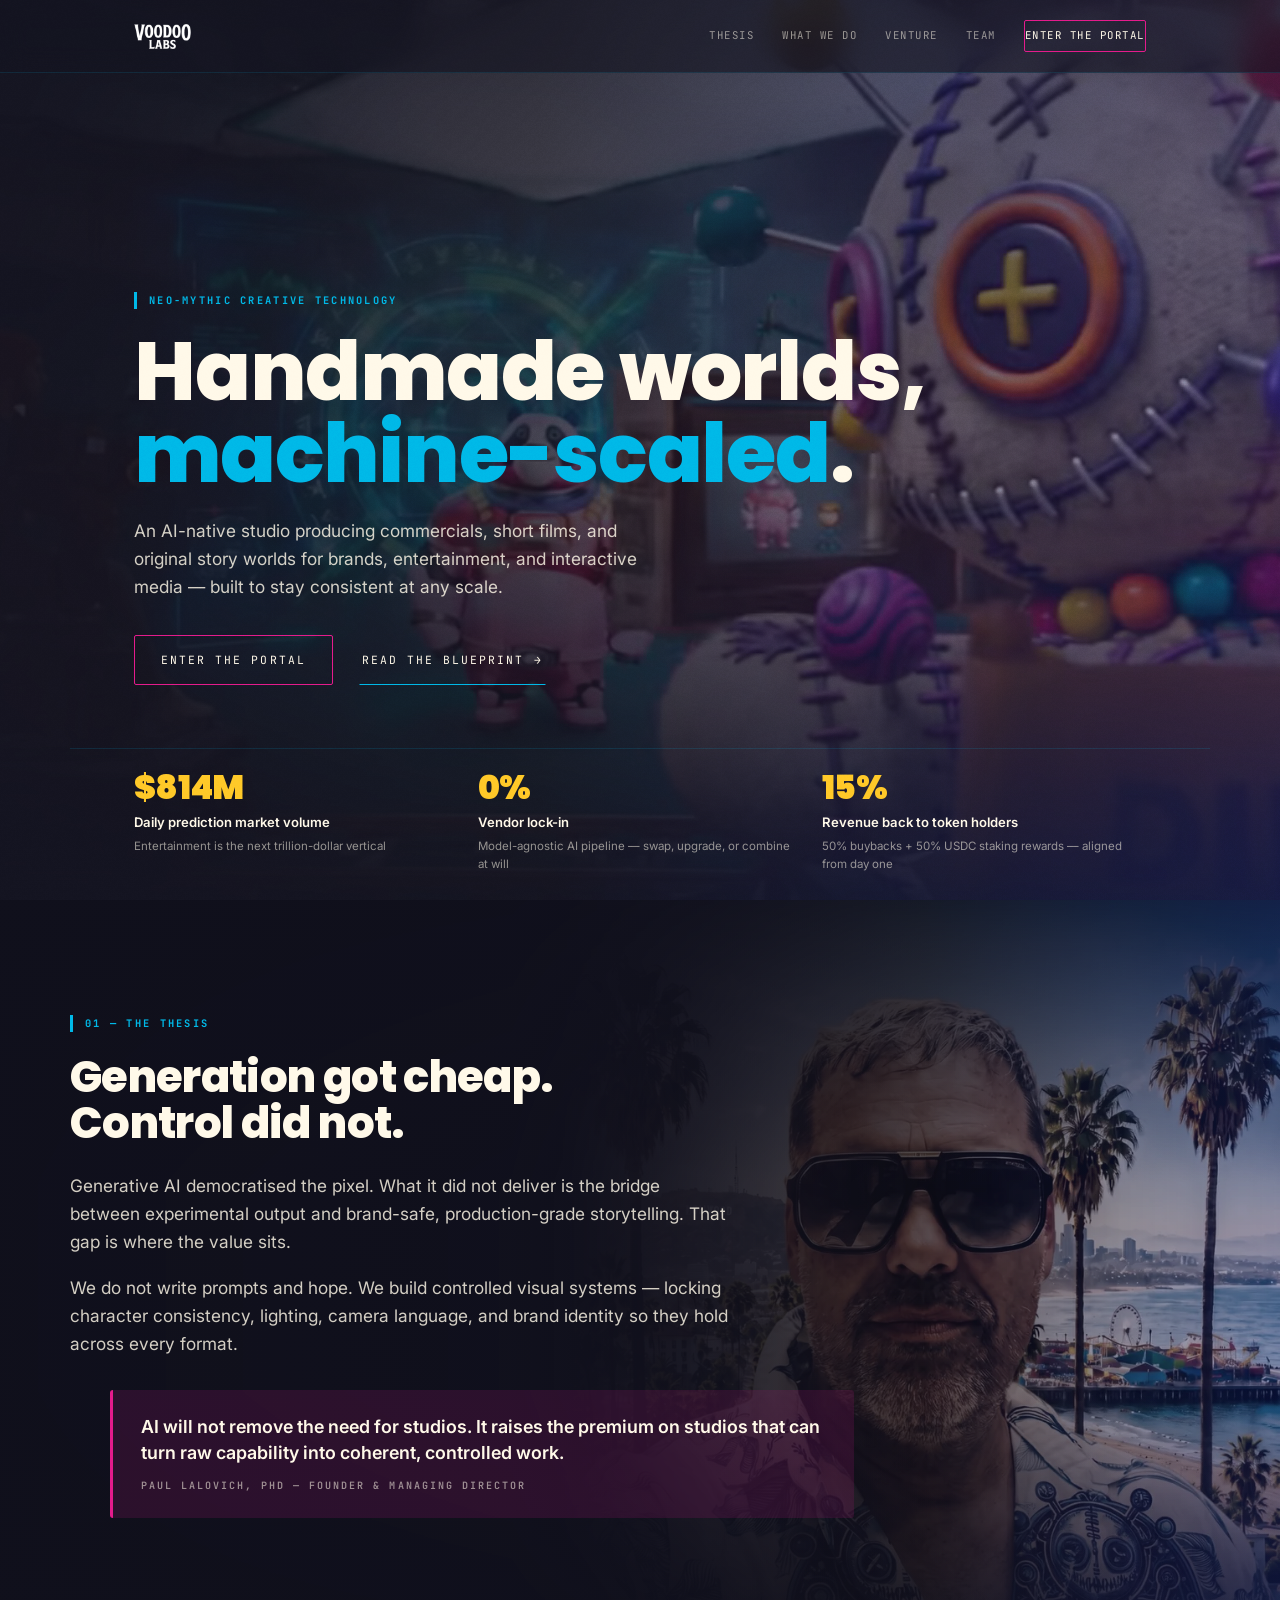
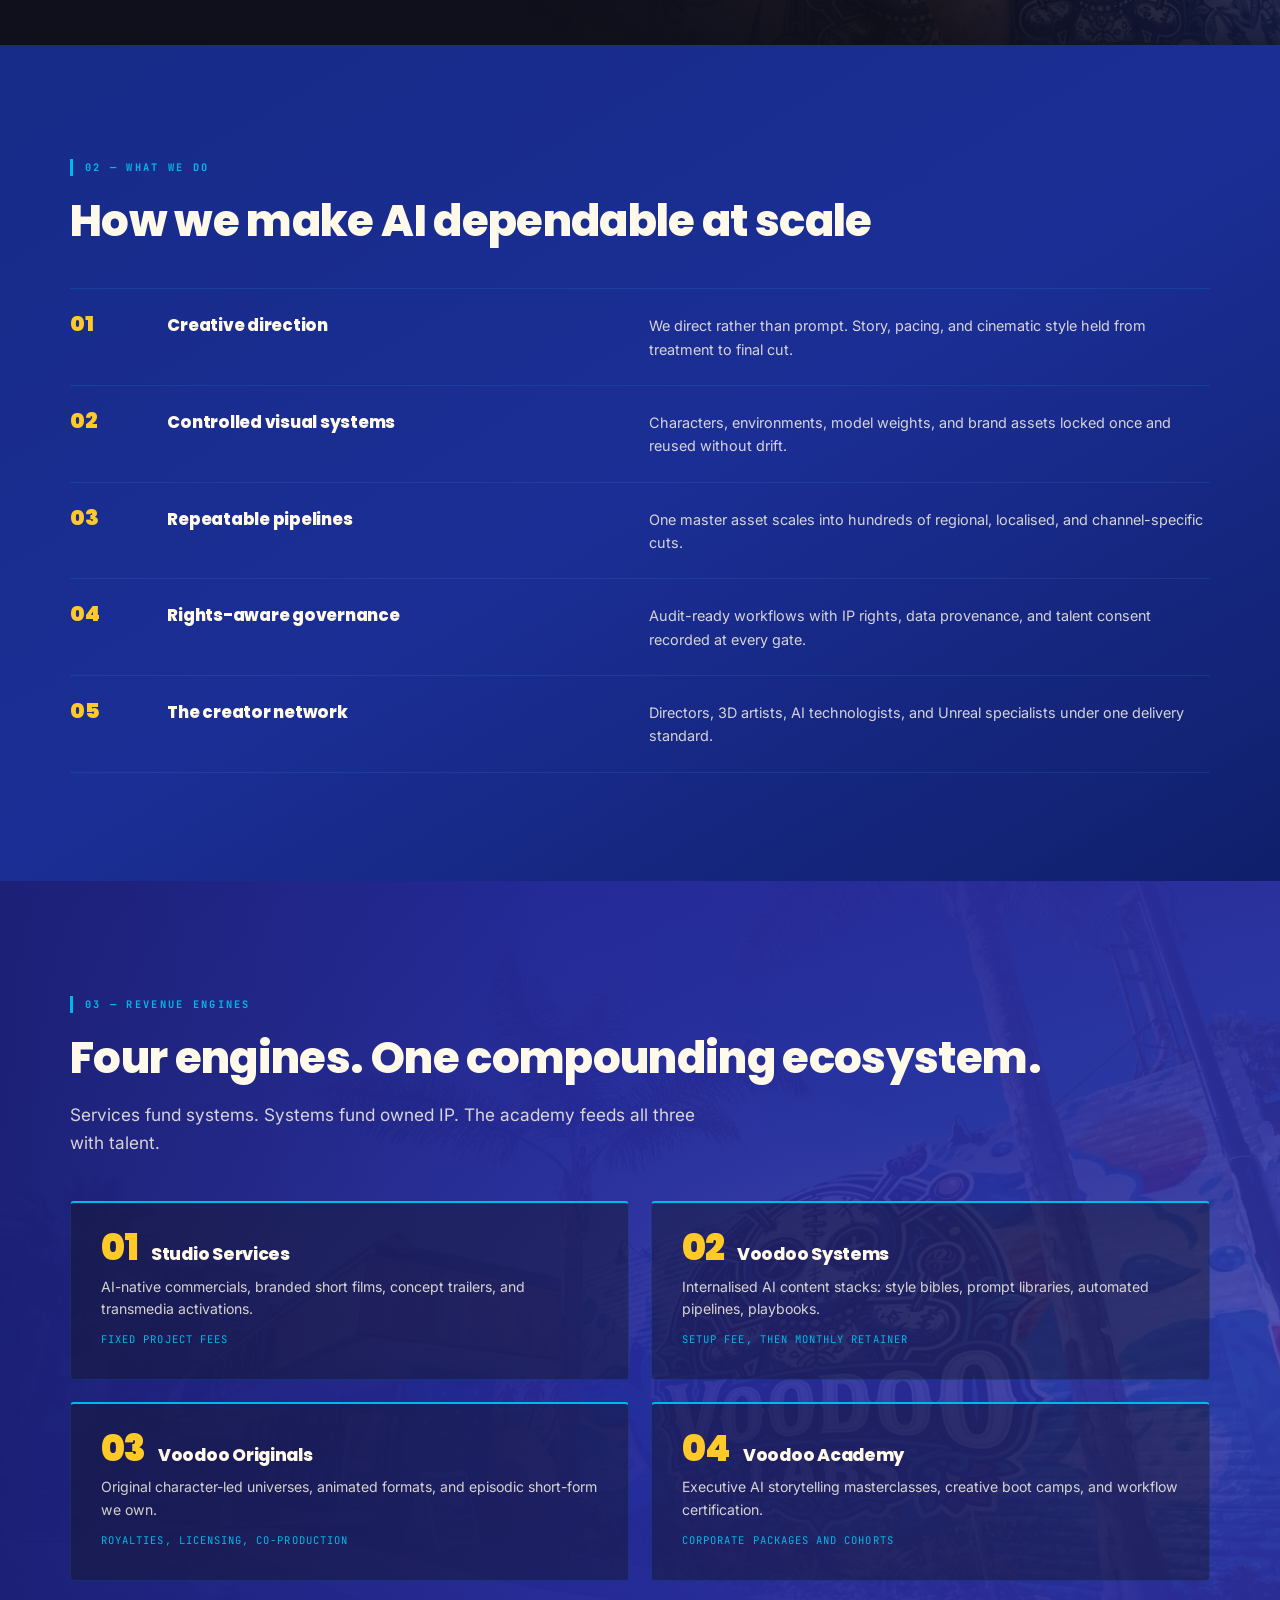
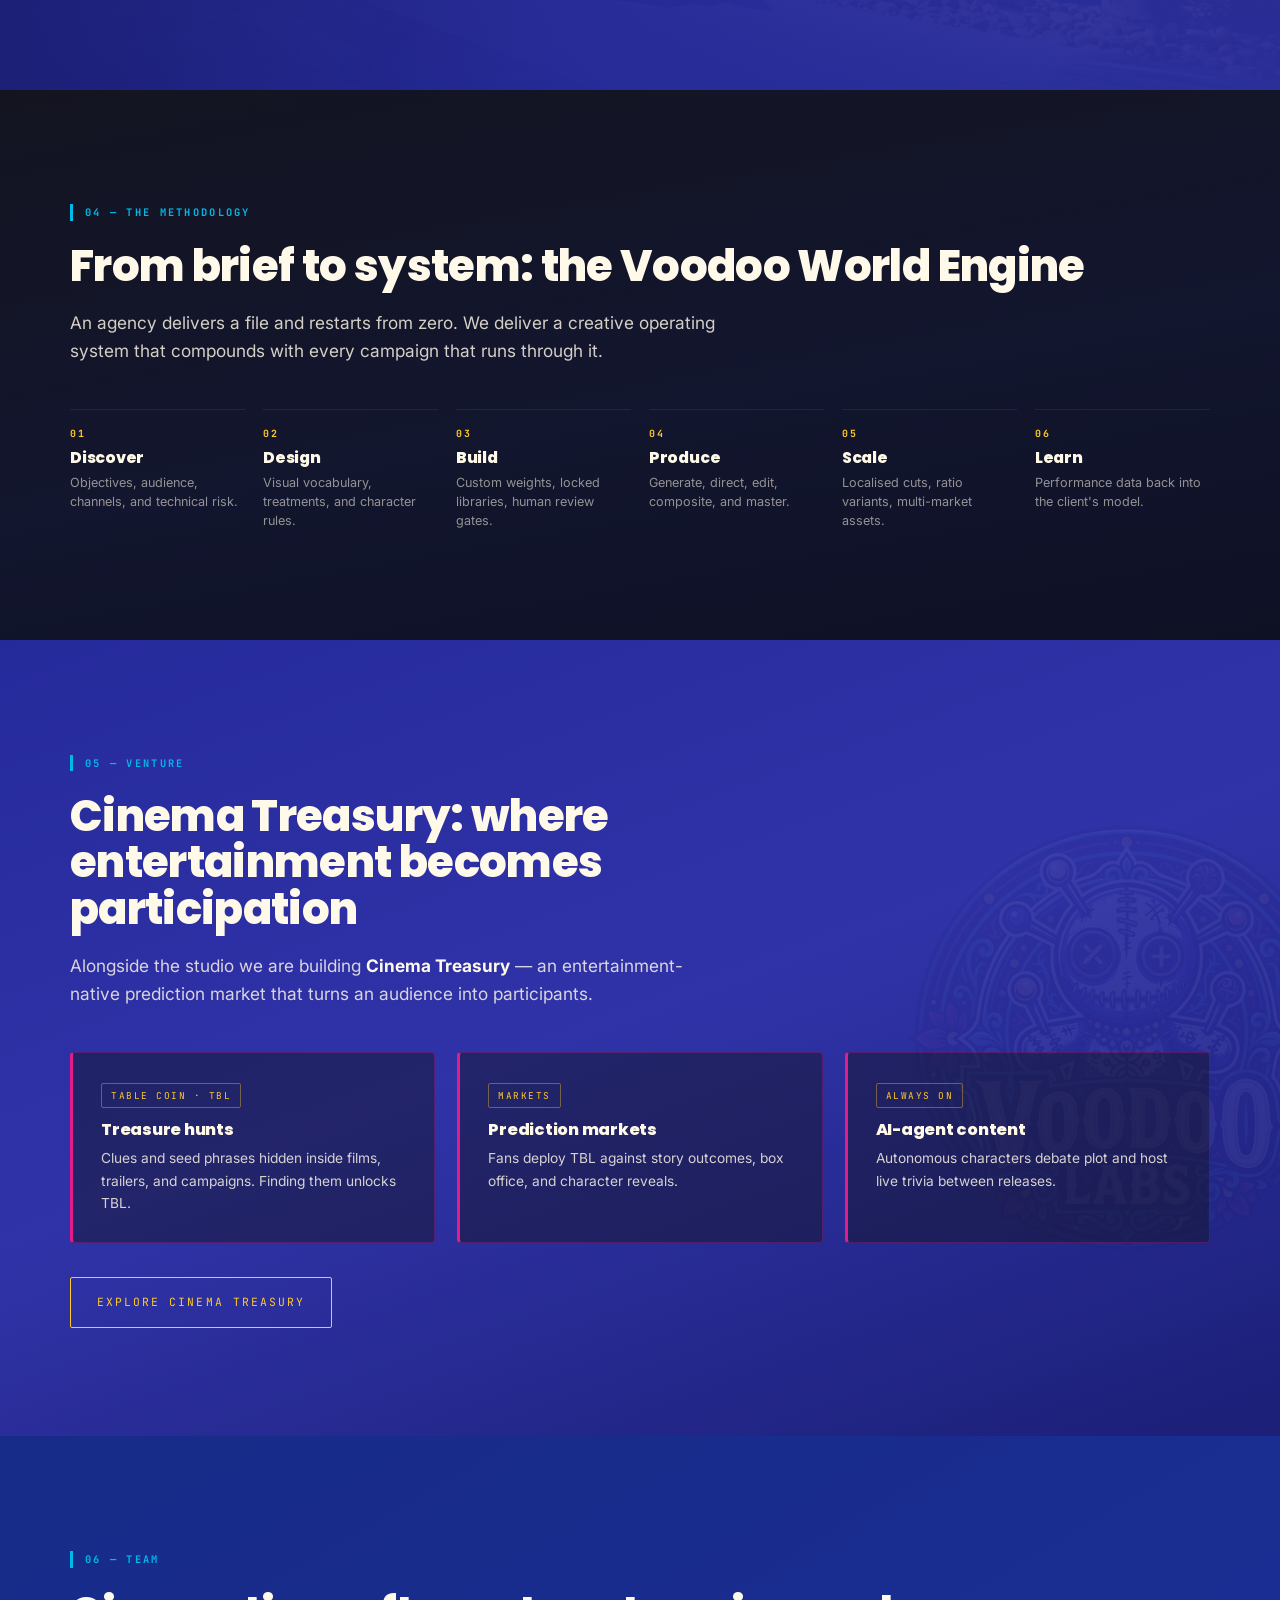
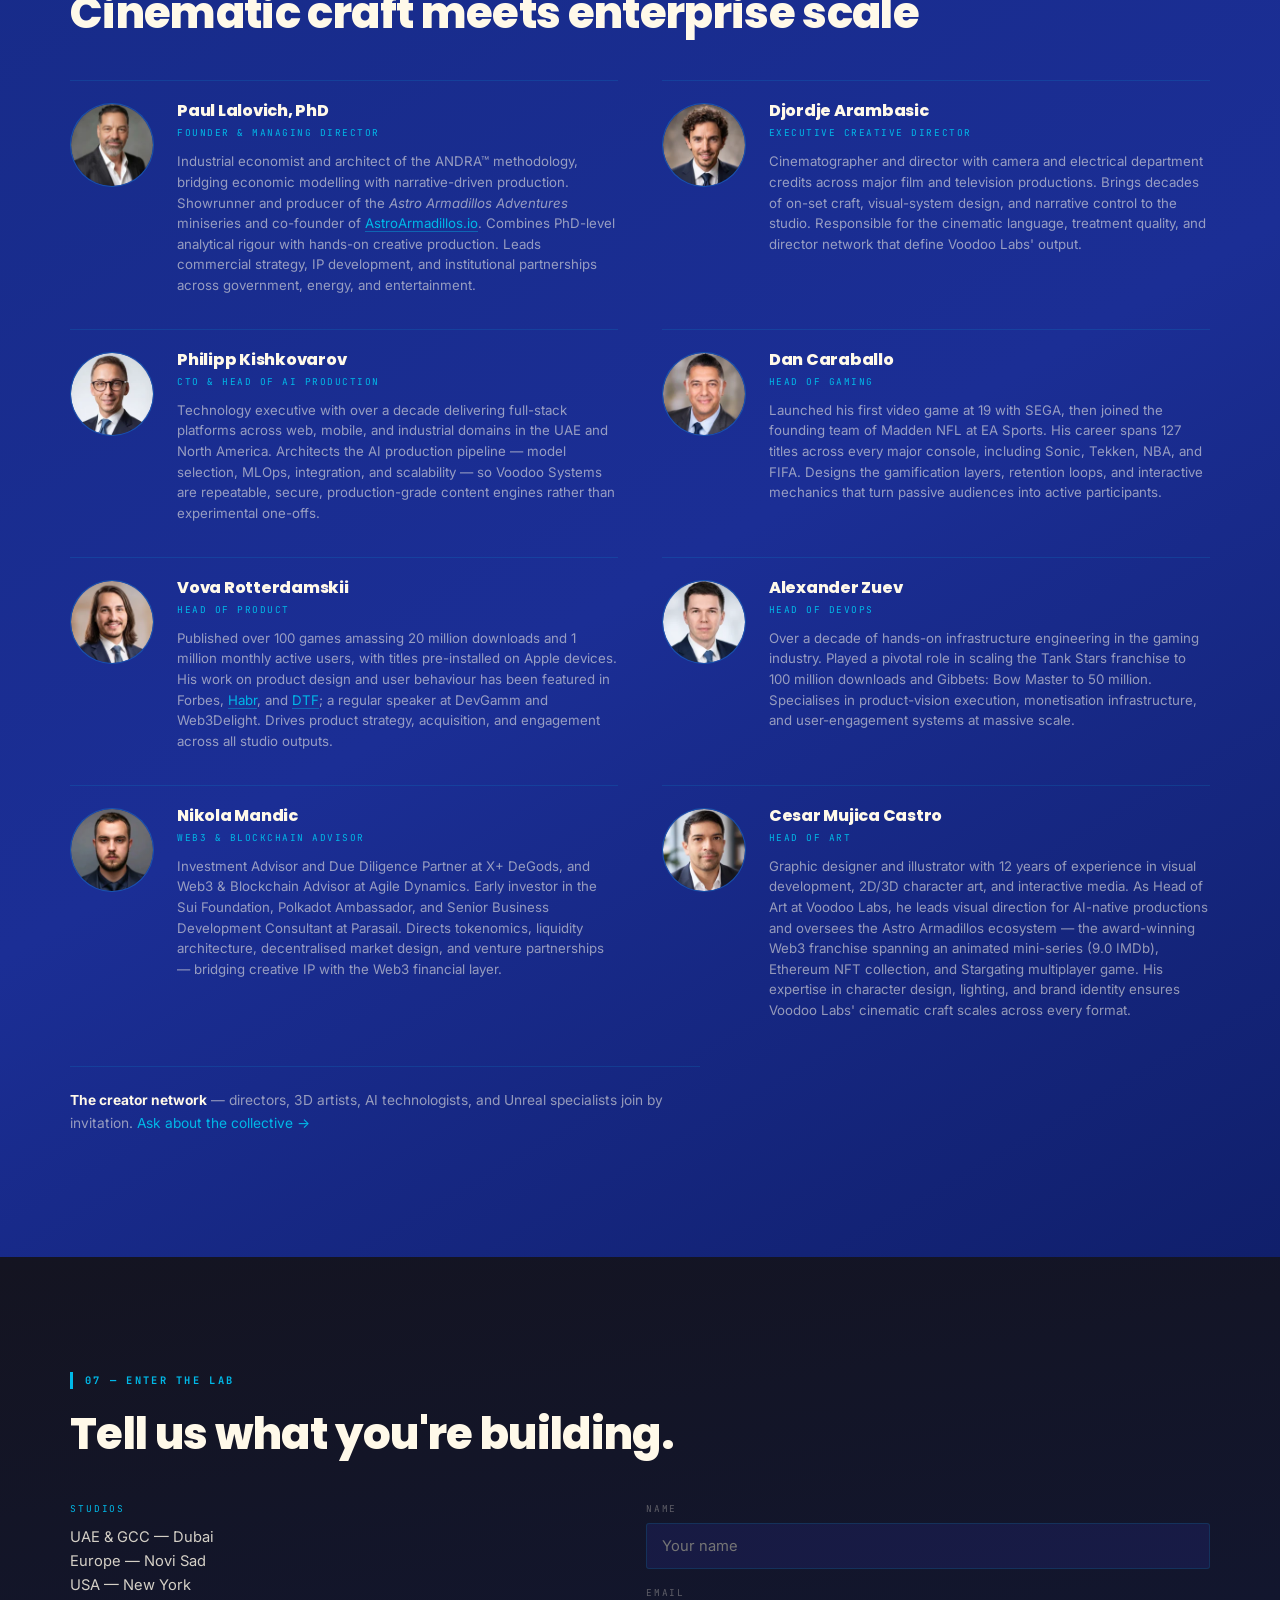
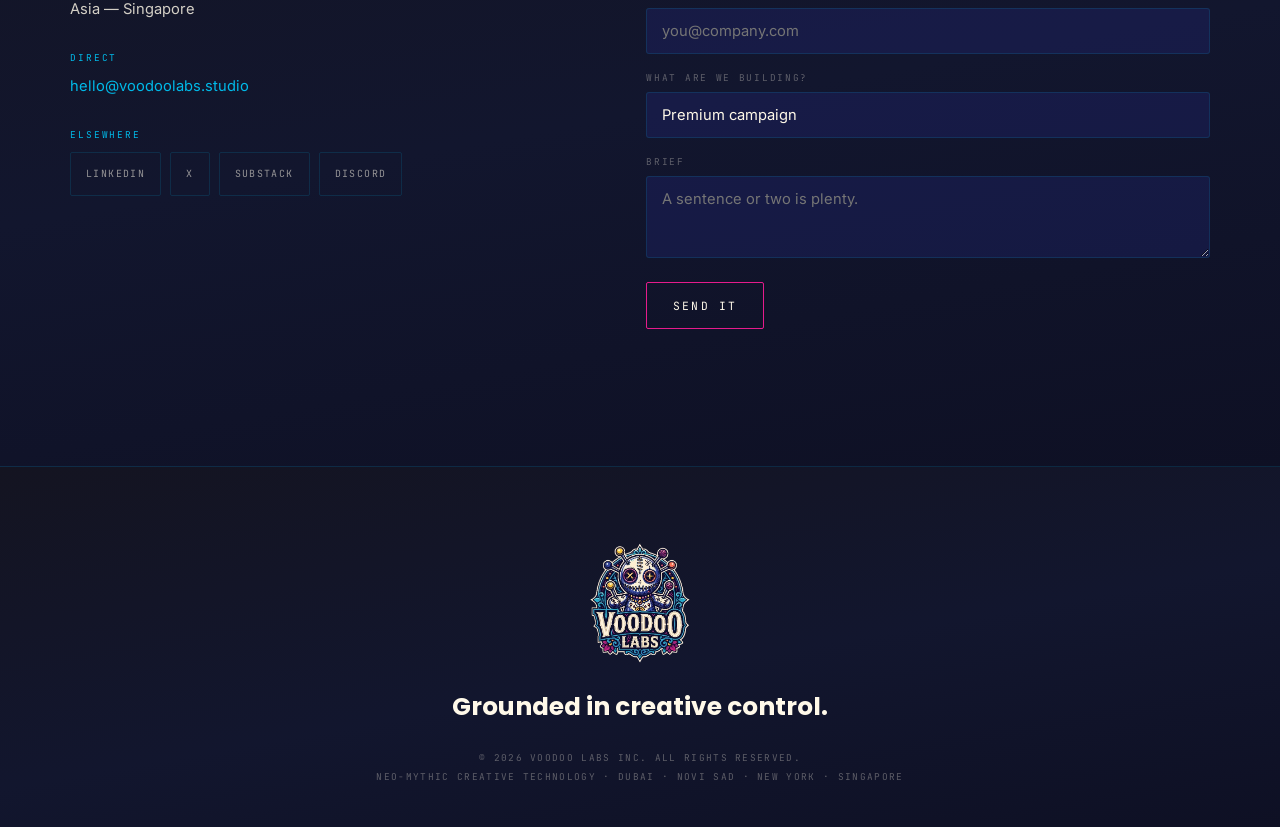
==== commit bfbf56c3: "Replace Marko Nikolic with Cesar Mujica Castro, Head of Art Swap the team card and the schema.org em" ====
--- a/index.html
+++ b/index.html
@@ -64,7 +64,7 @@
         {"@type":"Person","name":"Vova Rotterdamskii","jobTitle":"Head of Product"},
         {"@type":"Person","name":"Alexander Zuev","jobTitle":"Head of DevOps"},
         {"@type":"Person","name":"Nikola Mandic","jobTitle":"Web3 & Blockchain Advisor"},
-        {"@type":"Person","name":"Marko Nikolic","jobTitle":"AI Governance & MLOps Engineer"}
+        {"@type":"Person","name":"Cesar Mujica Castro","jobTitle":"Head of Art"}
       ],
       "hasOfferCatalog":{
         "@type":"OfferCatalog","name":"Revenue engines",
@@ -275,8 +275,8 @@
         <div><h3>Nikola Mandic</h3><div class="role">Web3 &amp; Blockchain Advisor</div><p>Investment Advisor and Due Diligence Partner at X+ DeGods, and Web3 &amp; Blockchain Advisor at Agile Dynamics. Early investor in the Sui Foundation, Polkadot Ambassador, and Senior Business Development Consultant at Parasail. Directs tokenomics, liquidity architecture, decentralised market design, and venture partnerships — bridging creative IP with the Web3 financial layer.</p></div>
       </article>
       <article class="person rv">
-        <img class="person-photo" loading="lazy" decoding="async" width="176" height="176" src="assets/team/marko-nikolic.webp" alt="Marko Nikolic">
-        <div><h3>Marko Nikolic</h3><div class="role">AI Governance &amp; MLOps Engineer</div><p>AI governance engineer specialising in responsible-AI controls for regulated financial and public-sector environments. Deploys the platform's governance layer so every recommendation is auditable, reversible, and compliant with GDPR, the EU AI Act, and emerging global standards. Builds the trust infrastructure behind enterprise adoption.</p></div>
+        <img class="person-photo" loading="lazy" decoding="async" width="176" height="176" src="assets/team/cesar-mujica-castro.webp" alt="Cesar Mujica Castro">
+        <div><h3>Cesar Mujica Castro</h3><div class="role">Head of Art</div><p>Graphic designer and illustrator with 12 years of experience in visual development, 2D/3D character art, and interactive media. As Head of Art at Voodoo Labs, he leads visual direction for AI-native productions and oversees the Astro Armadillos ecosystem — the award-winning Web3 franchise spanning an animated mini-series (9.0 IMDb), Ethereum NFT collection, and Stargating multiplayer game. His expertise in character design, lighting, and brand identity ensures Voodoo Labs' cinematic craft scales across every format.</p></div>
       </article>
     </div>
     <p class="collective rv"><strong style="color:var(--ivory)">The creator network</strong> — directors, 3D artists, AI technologists, and Unreal specialists join by invitation. <a href="#connect">Ask about the collective →</a></p>
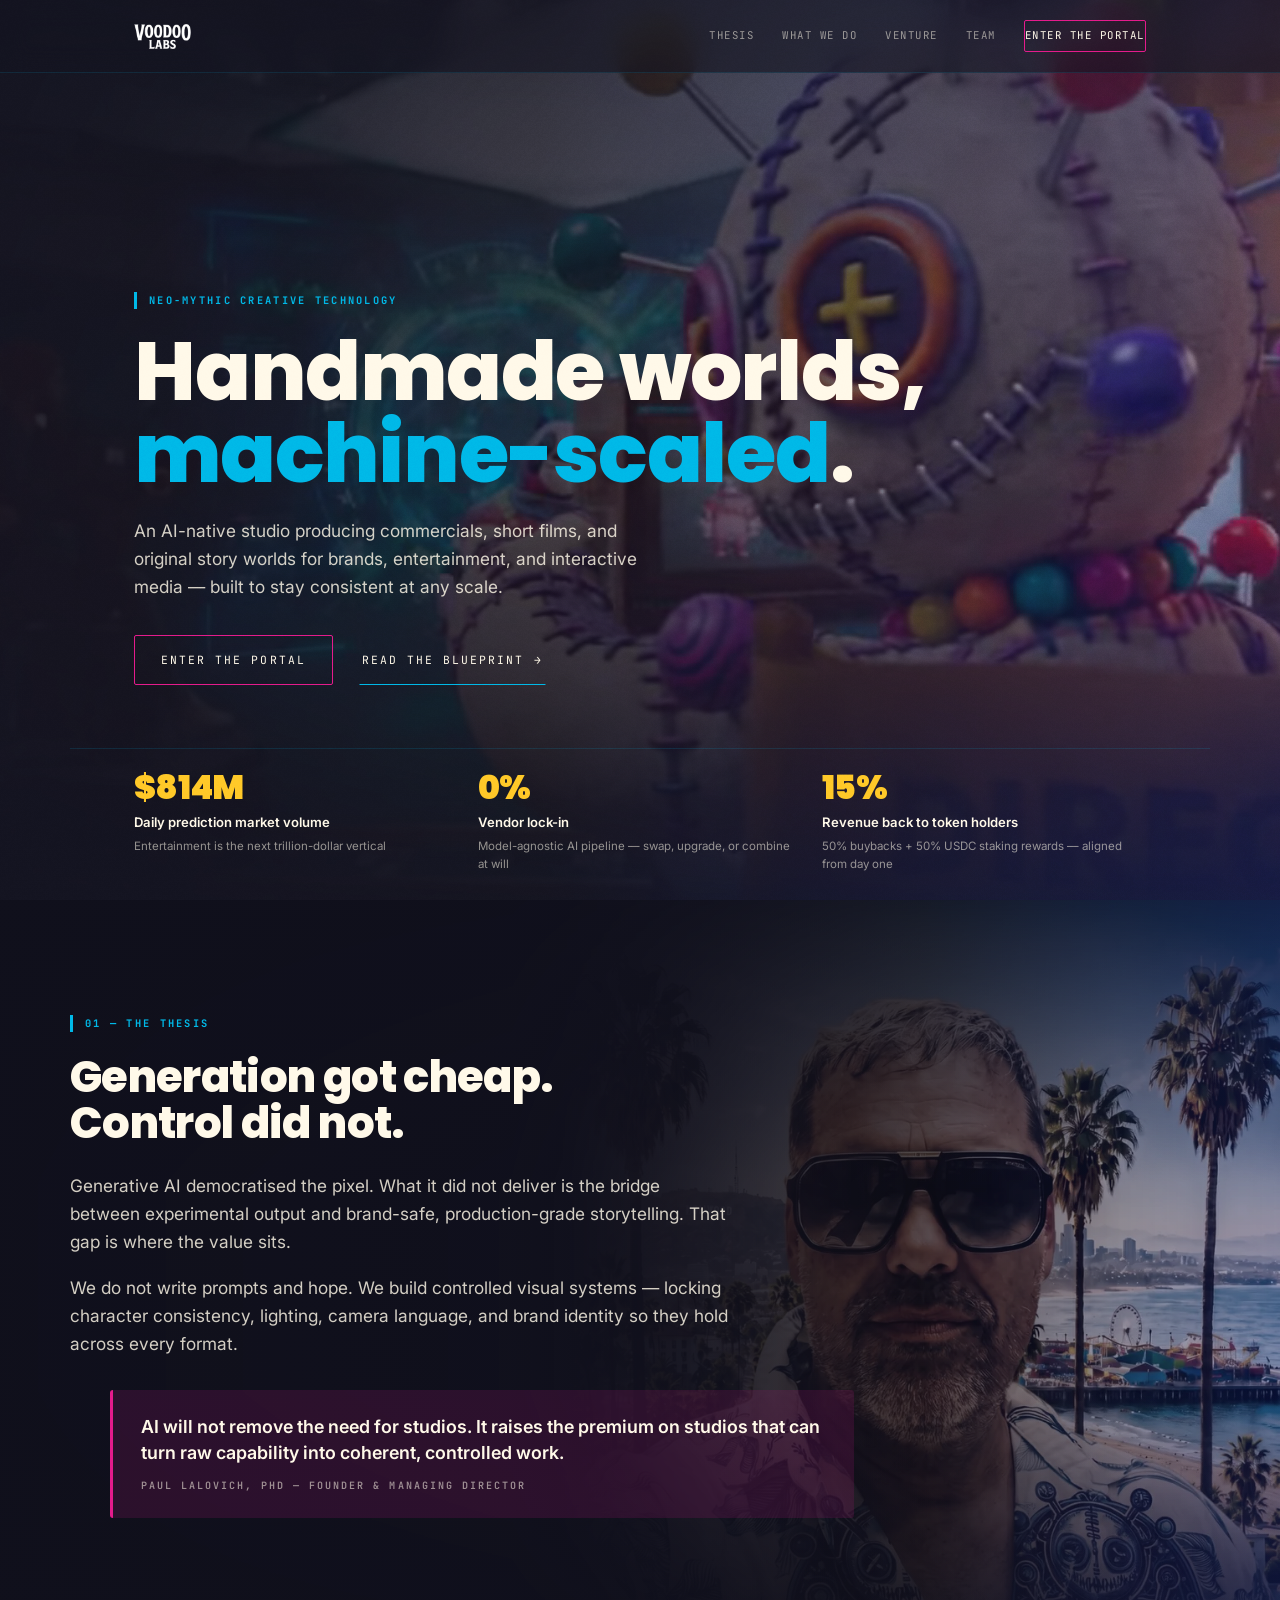
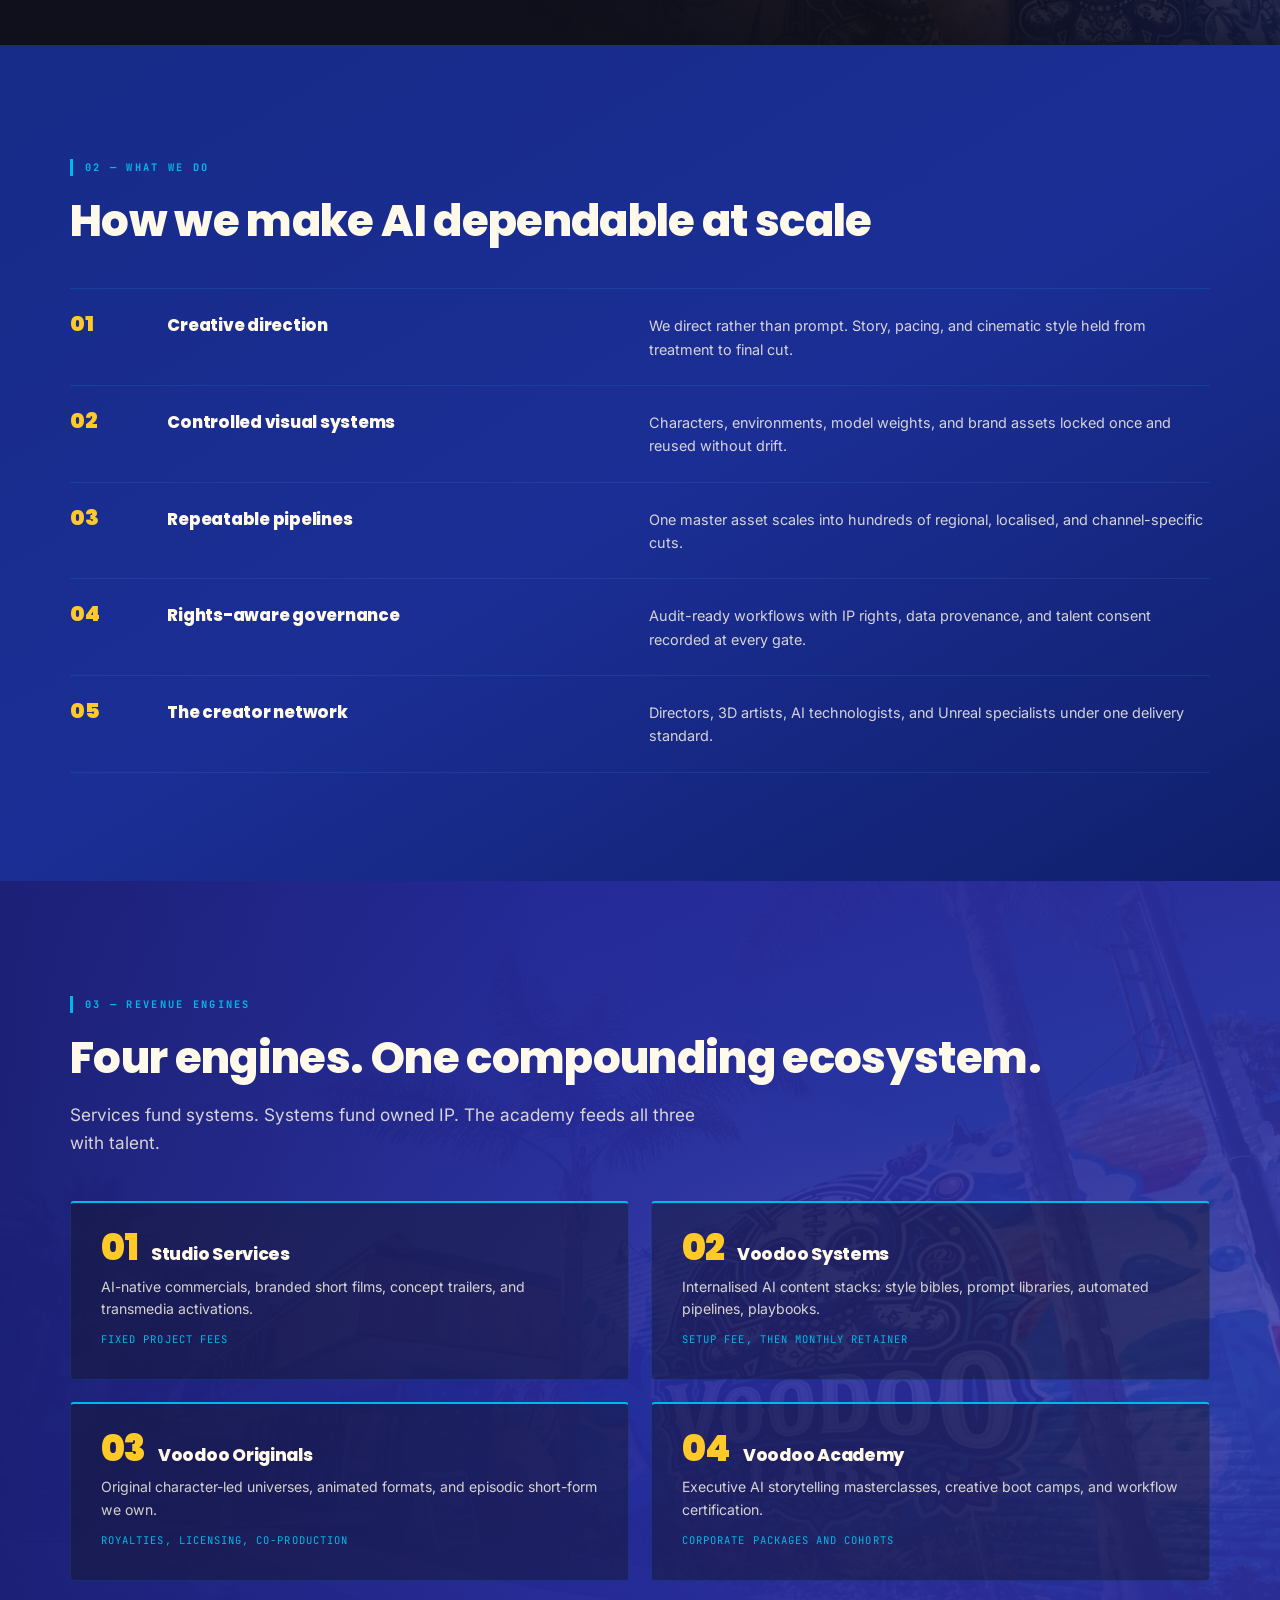
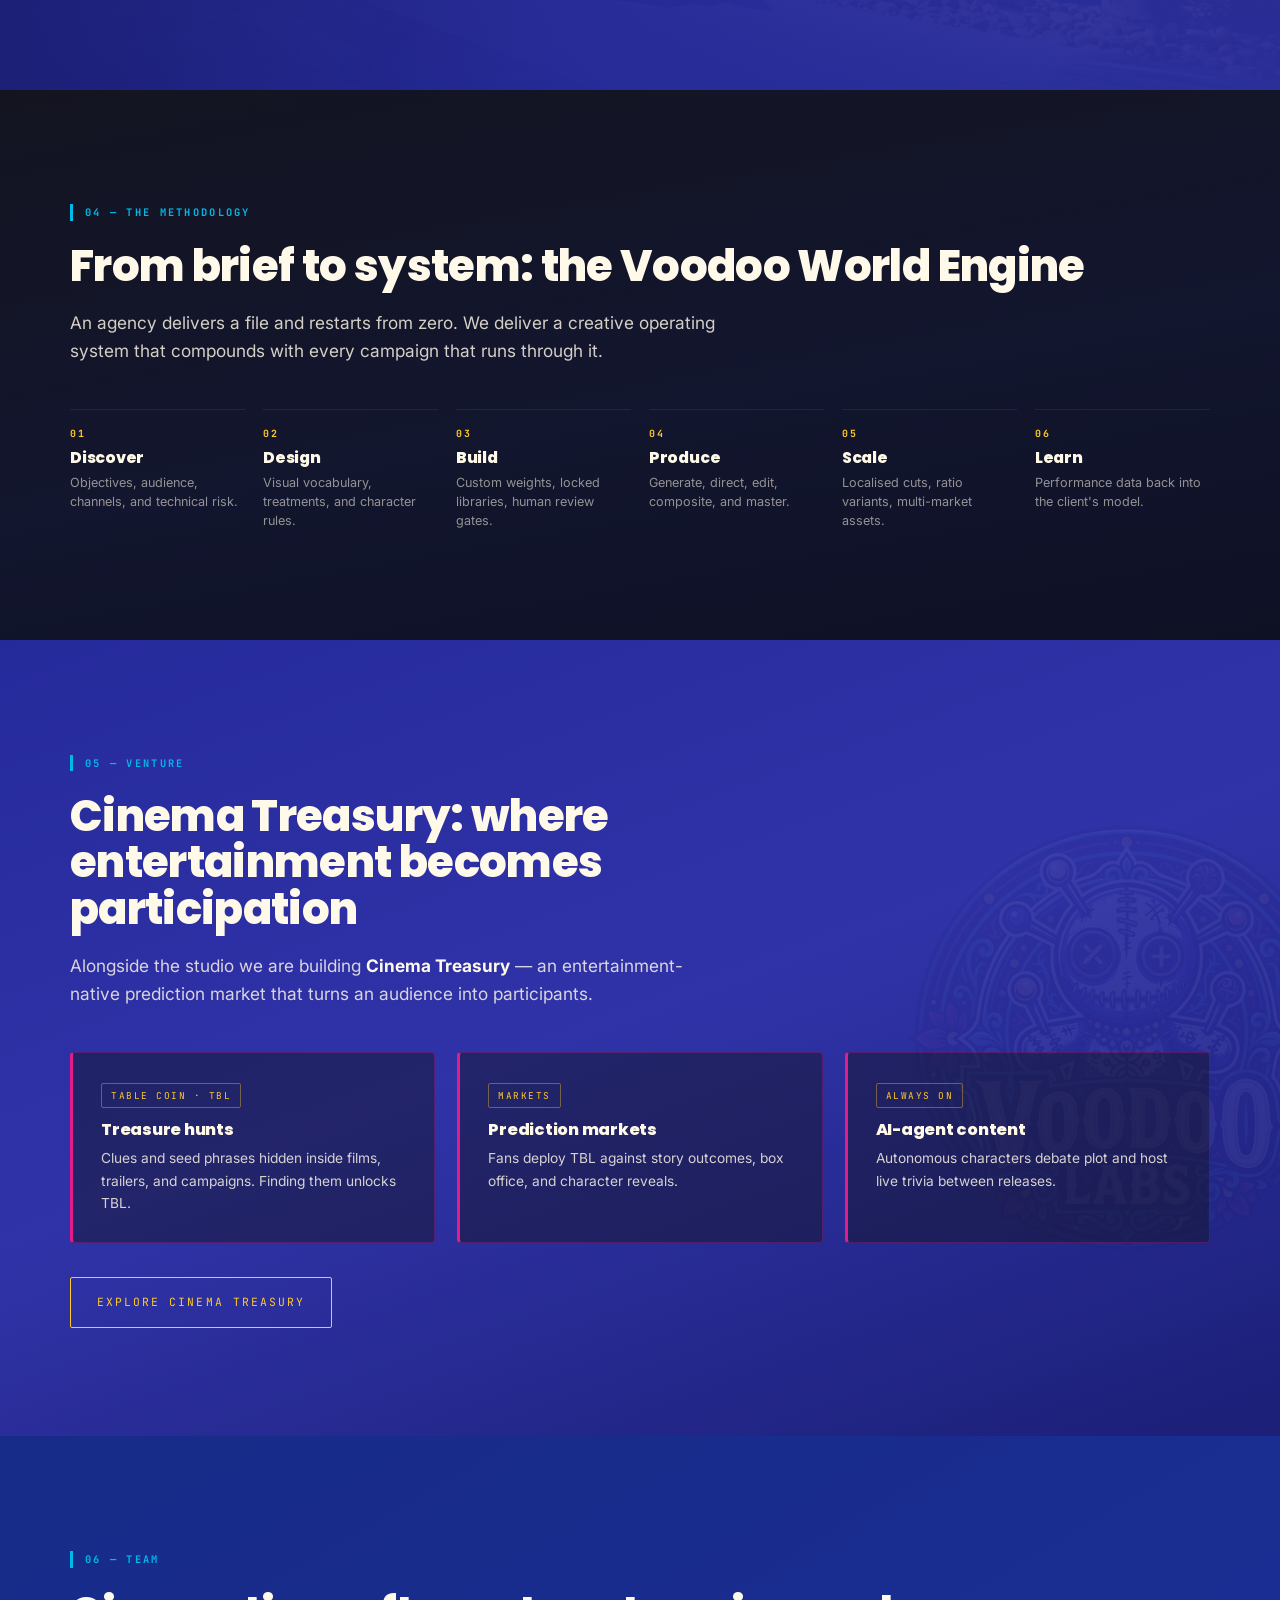
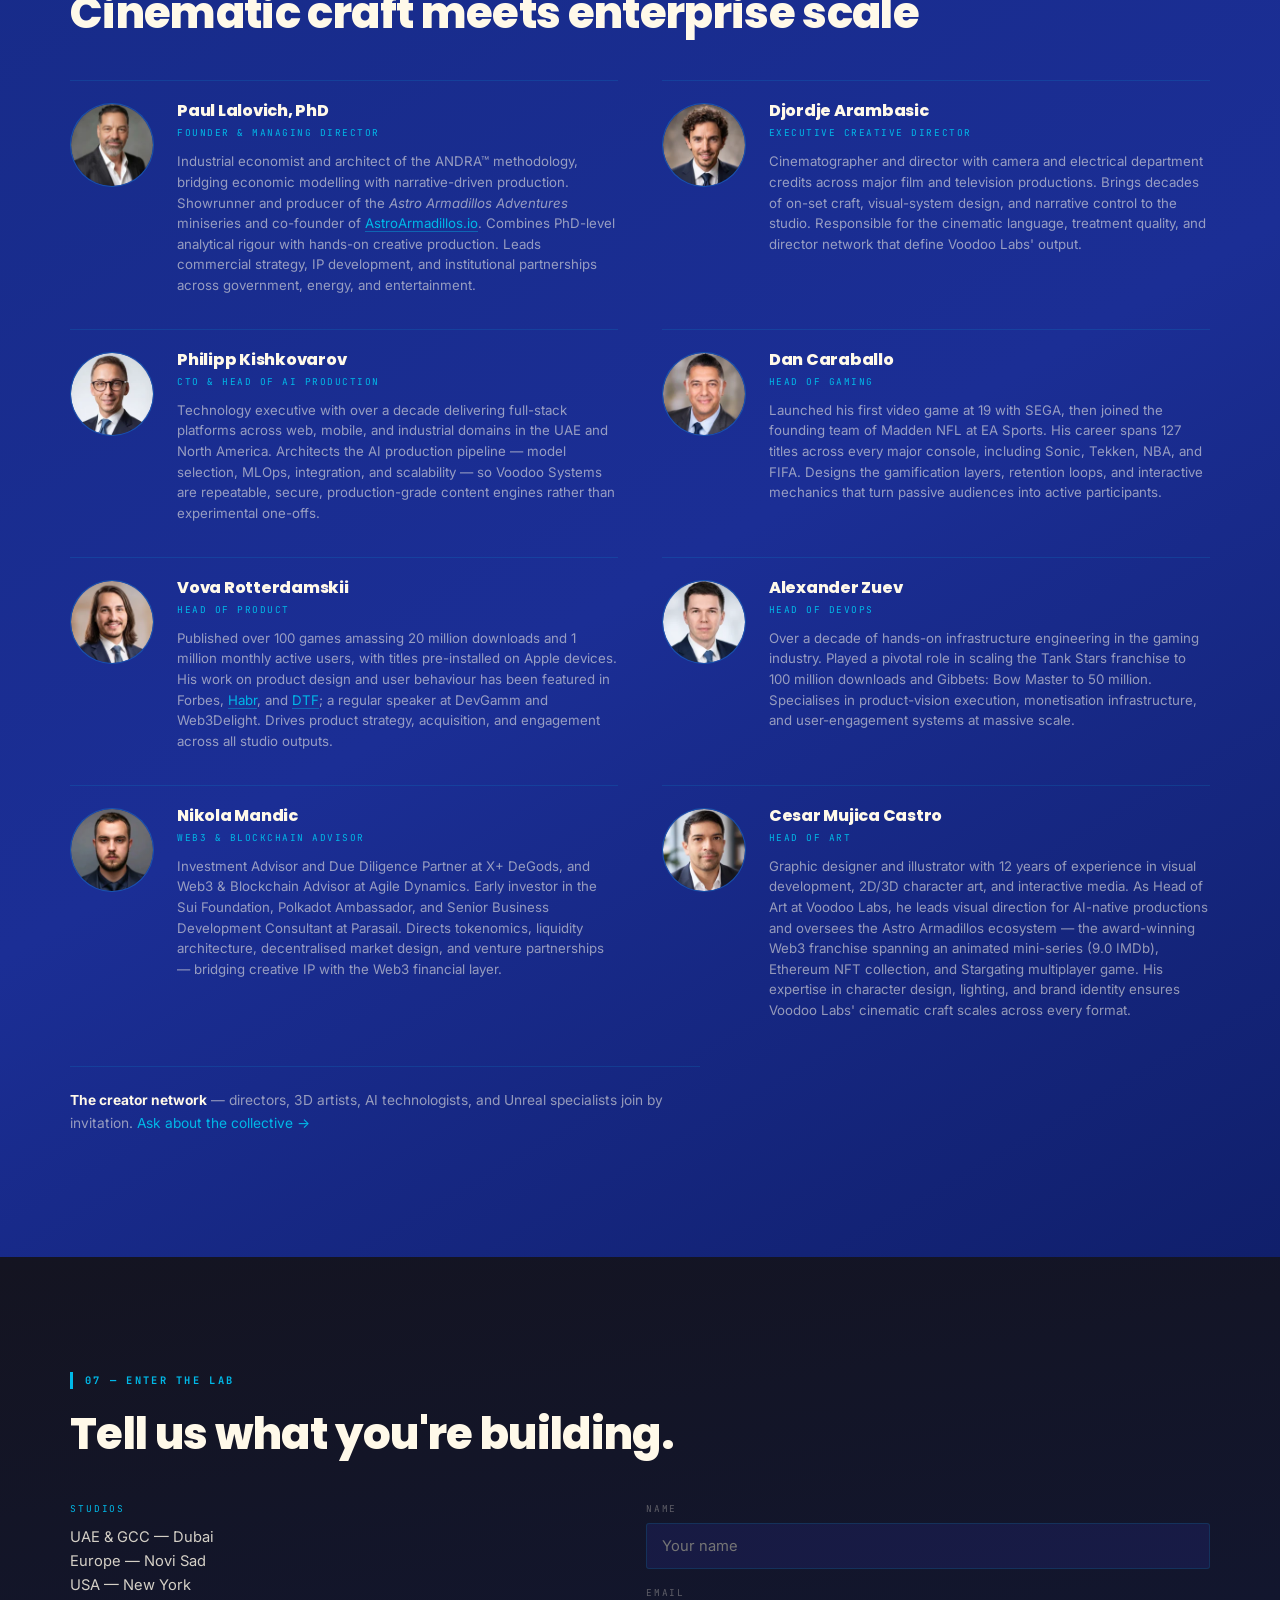
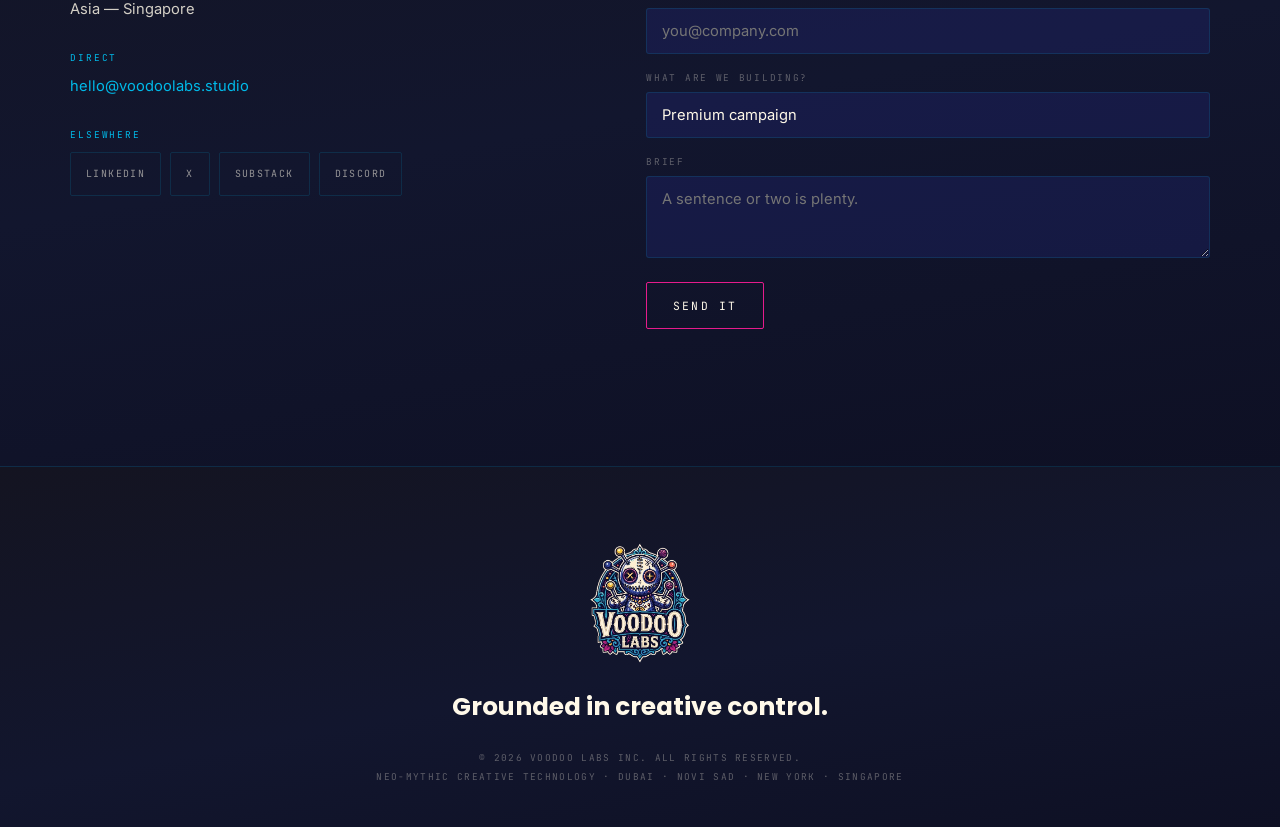
==== commit fe1857b1: "Replace social share image with new Voodoo Labs emblem artwork New 1200x630 preview cropped from the" ====
--- a/index.html
+++ b/index.html
@@ -18,16 +18,16 @@
 <meta property="og:url" content="https://voodoolabs.studio/">
 <meta property="og:title" content="Voodoo Labs — Handmade Worlds, Machine-Scaled">
 <meta property="og:description" content="An AI-native creative studio producing commercials, short films, and original story worlds for brands, entertainment, and interactive media.">
-<meta property="og:image" content="https://voodoolabs.studio/og-image.jpg">
+<meta property="og:image" content="https://voodoolabs.studio/og-share.jpg">
 <meta property="og:image:width" content="1200">
 <meta property="og:image:height" content="630">
-<meta property="og:image:alt" content="Voodoo Labs emblem — a pin-doll badge framed by folk-art linework.">
+<meta property="og:image:alt" content="Voodoo Labs — pin-doll emblem with folk-art florals on deep blue.">
 <meta property="og:locale" content="en_GB">
 
 <meta name="twitter:card" content="summary_large_image">
 <meta name="twitter:title" content="Voodoo Labs — Handmade Worlds, Machine-Scaled">
 <meta name="twitter:description" content="An AI-native creative studio producing commercials, short films, and original story worlds for brands, entertainment, and interactive media.">
-<meta name="twitter:image" content="https://voodoolabs.studio/og-image.jpg">
+<meta name="twitter:image" content="https://voodoolabs.studio/og-share.jpg">
 
 <link rel="preconnect" href="https://fonts.googleapis.com">
 <link rel="preconnect" href="https://fonts.gstatic.com" crossorigin>
@@ -43,8 +43,8 @@
       "name":"Voodoo Labs",
       "legalName":"Voodoo Labs Inc.",
       "url":"https://voodoolabs.studio/",
-      "logo":"https://voodoolabs.studio/og-image.jpg",
-      "image":"https://voodoolabs.studio/og-image.jpg",
+      "logo":"https://voodoolabs.studio/og-share.jpg",
+      "image":"https://voodoolabs.studio/og-share.jpg",
       "slogan":"Handmade worlds, machine-scaled.",
       "description":"An AI-native creative studio producing commercials, short films, and original story worlds for brands, entertainment, and interactive media.",
       "email":"hello@voodoolabs.studio",
